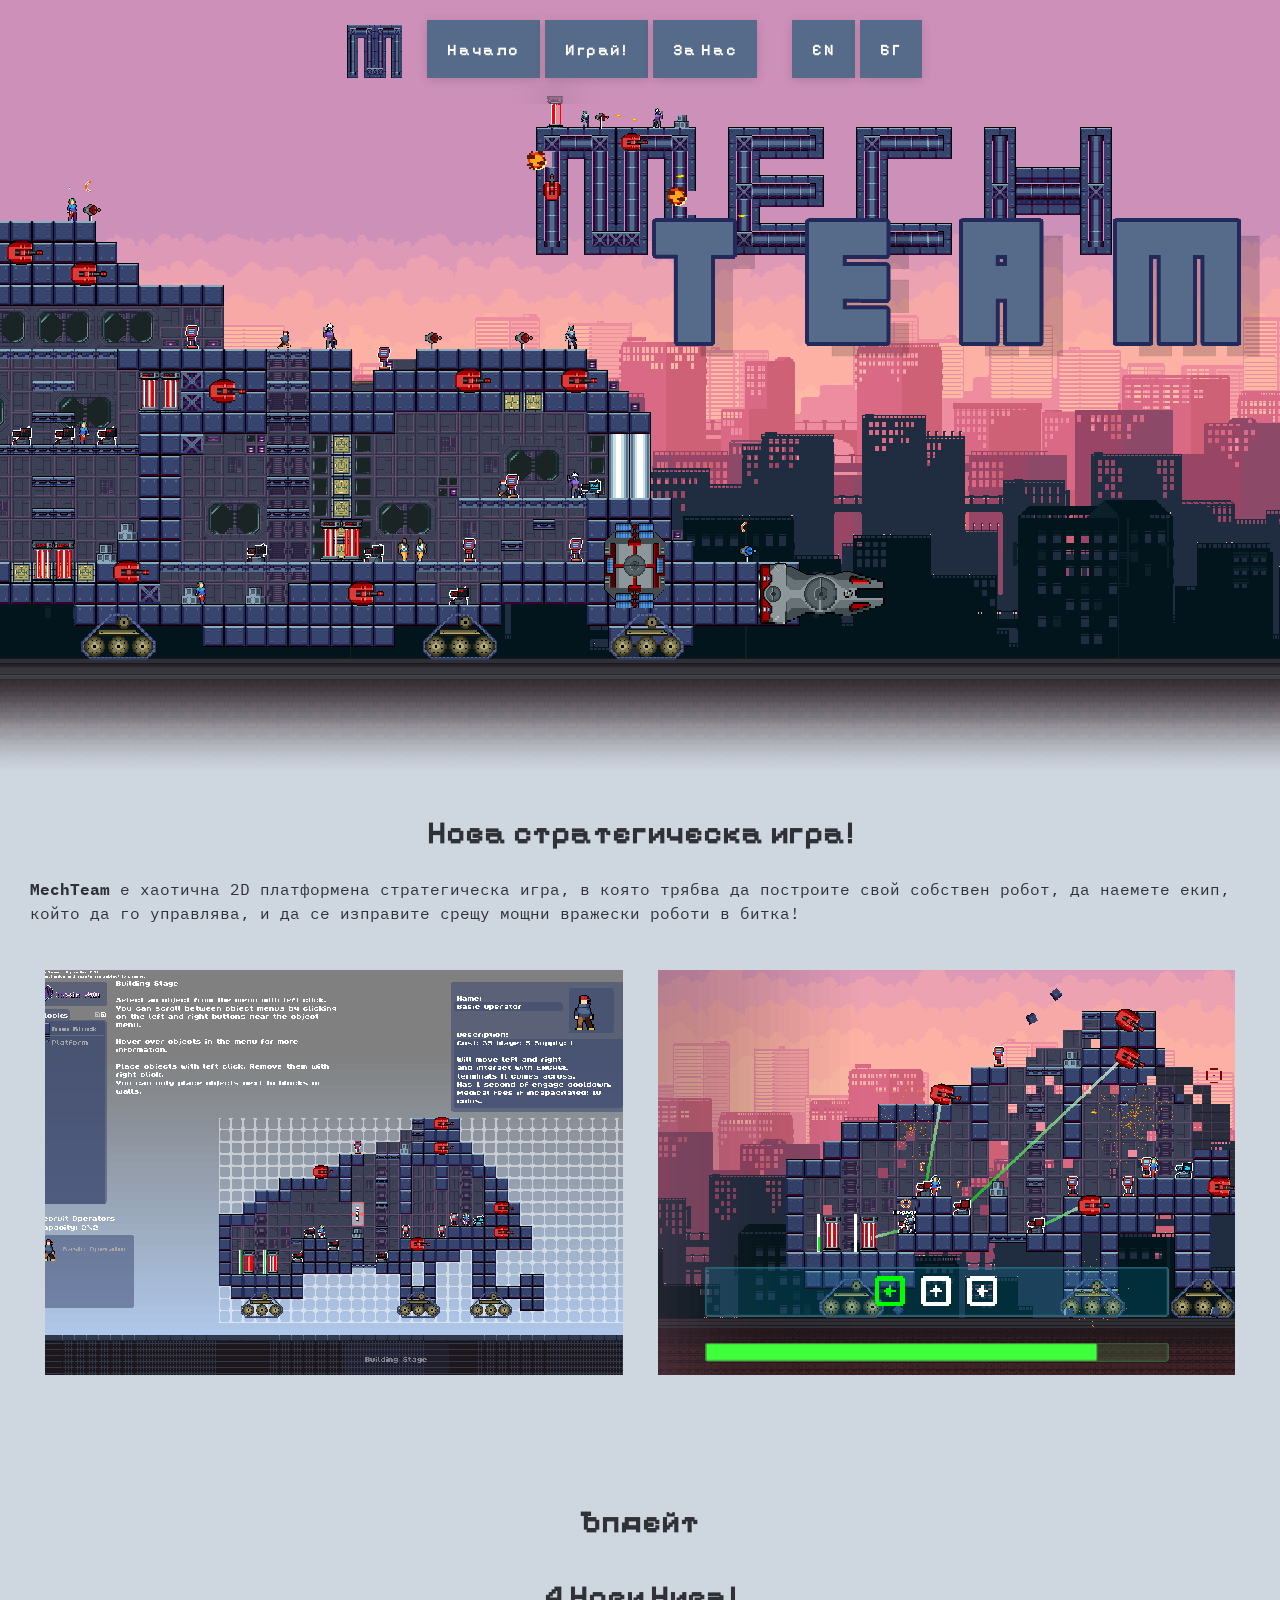
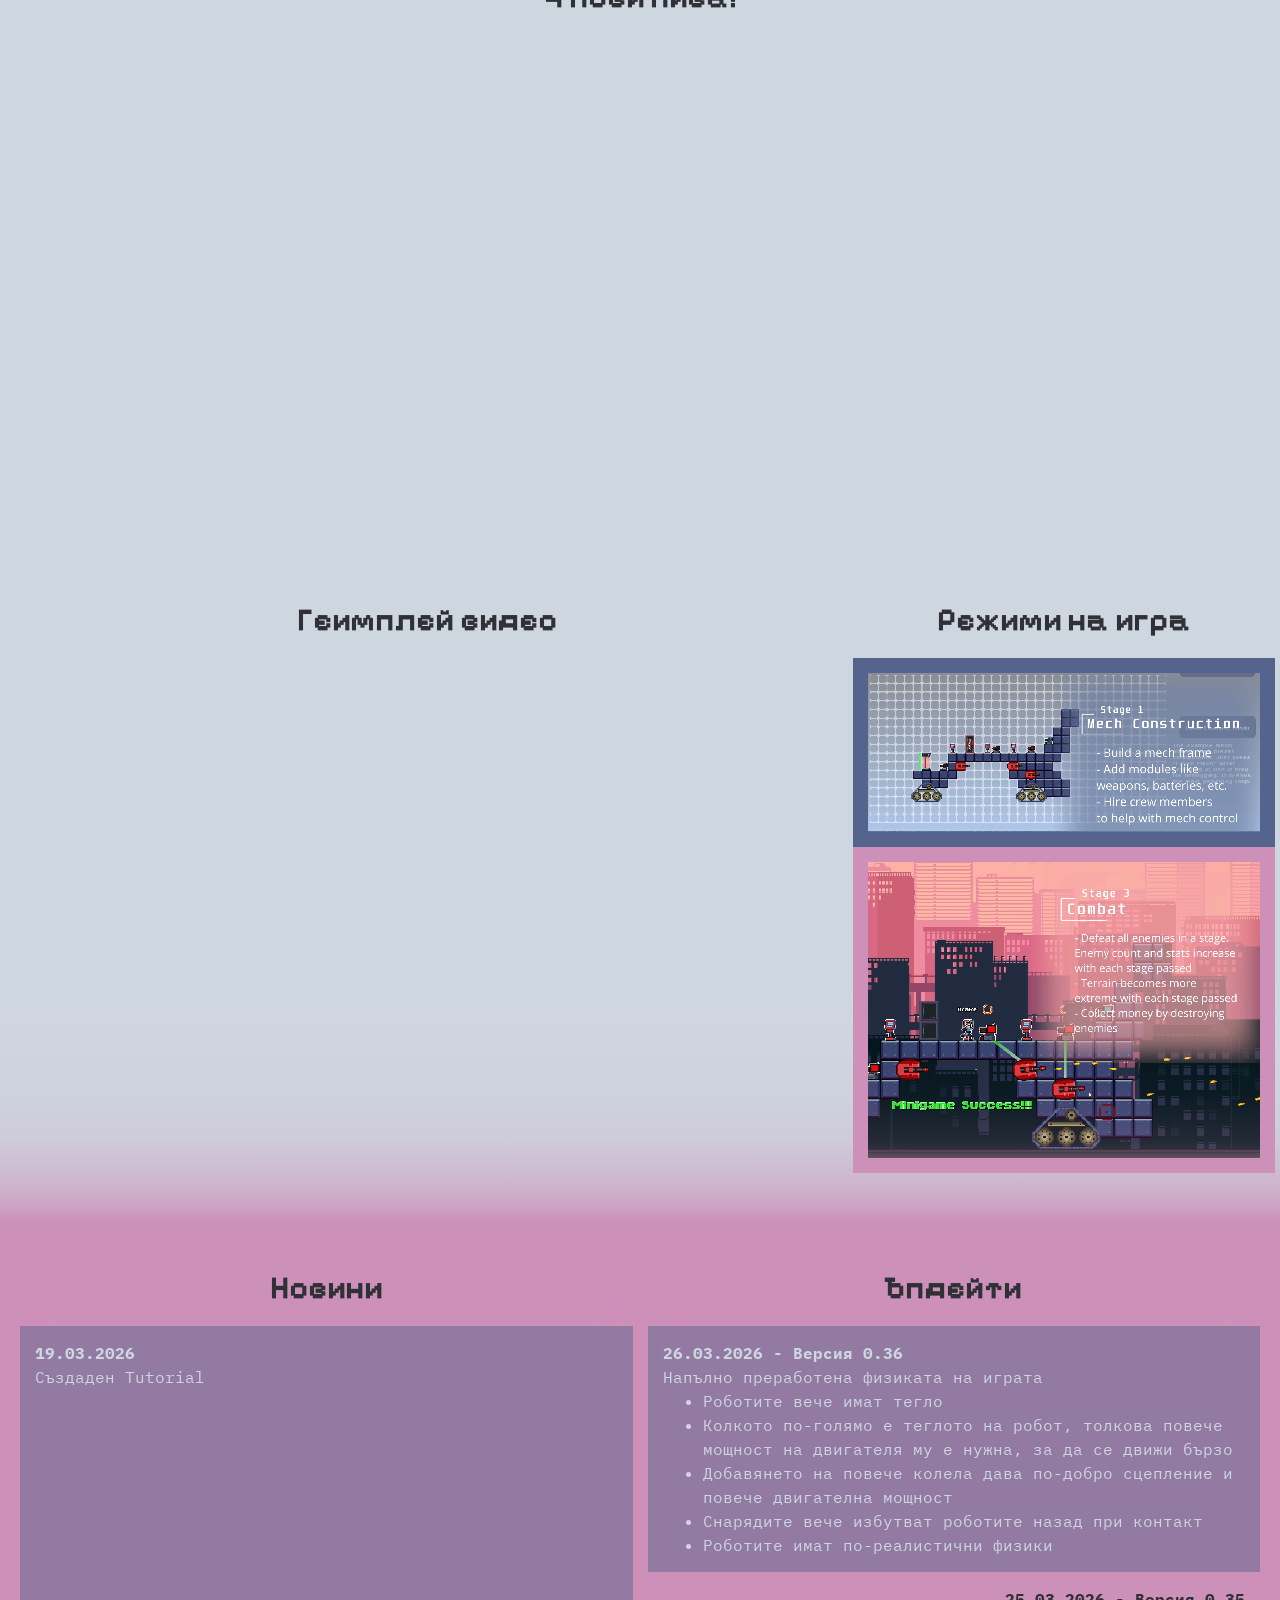
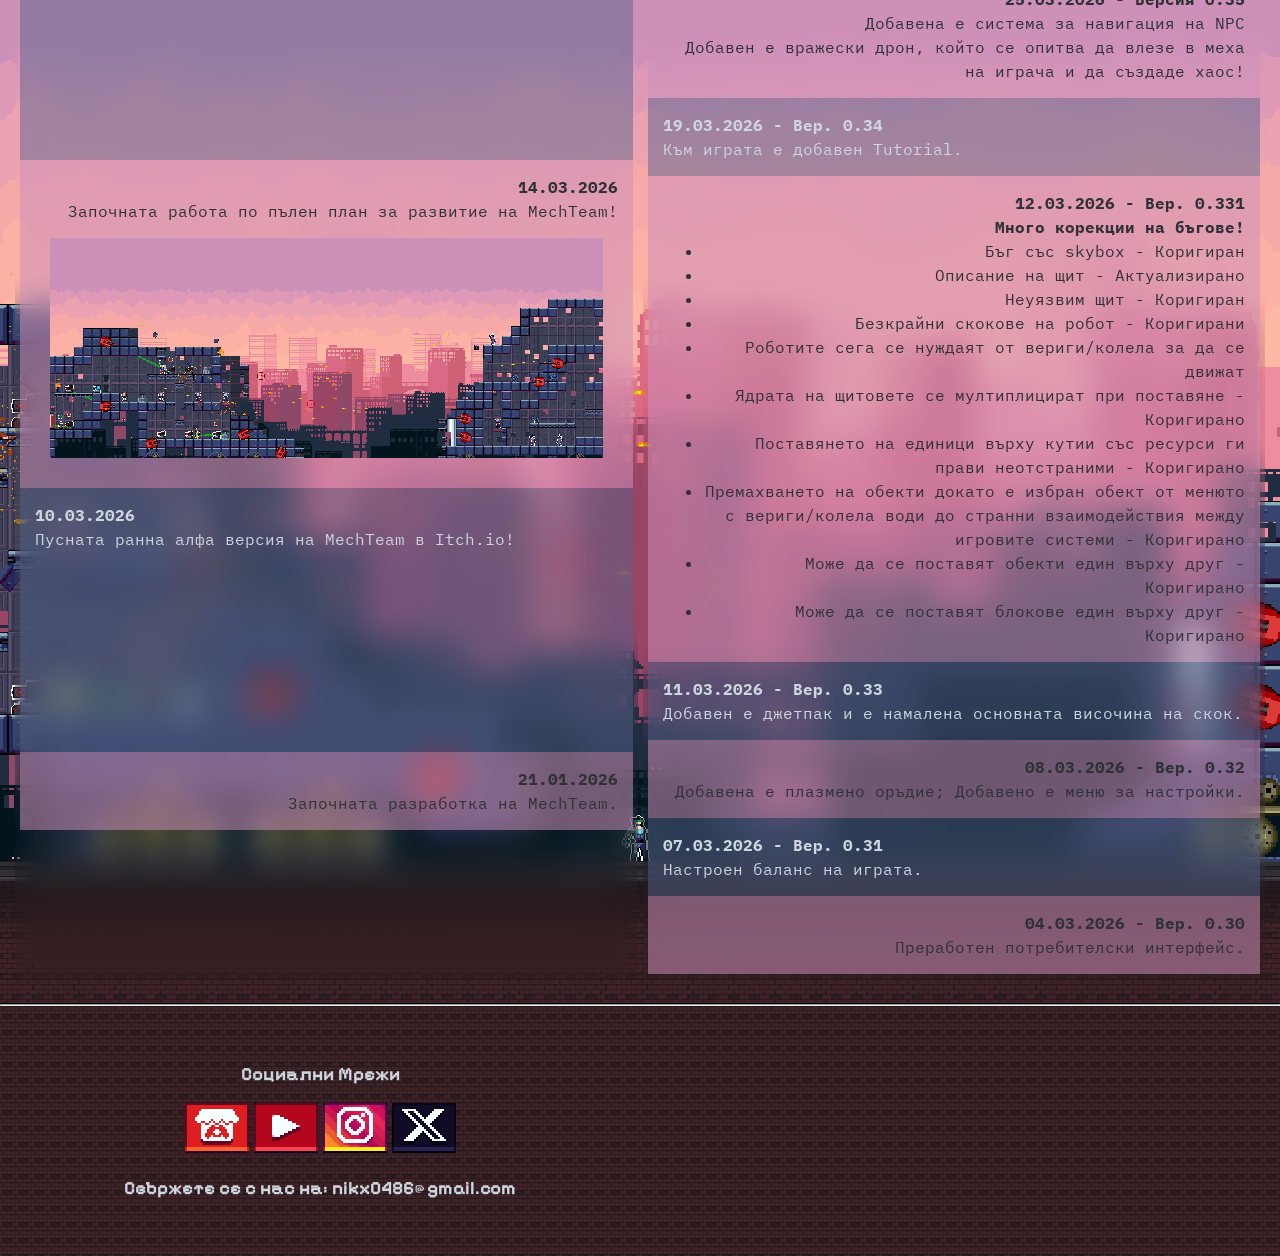
==== bg/index.html @ 80350eac "Added mobile website compatability; Updated news/updates sections; Added new features section to mai" ====
<!DOCTYPE html>
<html lang="bg">

<head>
    <meta charset="UTF-8">
    <meta name="viewport" content="width=device-width, initial-scale=1.0">
    <title>MechTeam</title>
    <!-- Favicon path updated relative to /en folder -->
    <link rel="icon" type="image/x-icon" href="../assets/media/img/logo.png">

    <!-- CSS paths updated relative to /en folder -->
    <link rel="stylesheet" href="../assets/css/styles.css">
    <link rel="stylesheet" href="../assets/css/reset.css">
    <link rel="stylesheet" href="../assets/css/buttons.css">
    <link rel="stylesheet" href="../assets/css/mobile.css">

    <!-- Fonts (preload paths unchanged if they are in root or CDN) -->
    <link rel="preload" href="ByteBounce.woff2" as="font" type="font/woff2" crossorigin>
    <link rel="preload" href="04b19.woff2" as="font" type="font/woff2" crossorigin>
</head>

<body> 

    <header class="column-container centered-container absolute frost-backdrop">
        <img src="../assets/media/img/logo.png" alt="Лого на MechTeam" width="64" height="64">

        <nav class="column-container">
            <a href="index.html"><button class="ui-btn"><span>Начало</span></button></a>
            <a href="play.html"><button class="ui-btn"><span>Играй!</span></button></a>
            <a href="about.html"><button class="ui-btn"><span>За Нас</span></button></a>
        </nav>

        <nav class="column-container">
            <a href="../en/index.html"><button class="ui-btn"><span>EN</span></button></a>
            <a href="../bg/index.html"><button class="ui-btn"><span>БГ</span></button></a>
        </nav>
    </header>

    <main>

        <div class="banner centered-container">
            <img src="../assets/media/img/splash-grad2.png" alt="Снимка на MechTeam">
        </div>

        <section>
            <h2>Нова стратегическа игра!</h2>
            <article>
                <p>
                    <b>MechTeam</b> е хаотична 2D платформена стратегическа игра, в която трябва да построите свой собствен робот, да наемете екип, който да го управлява, и да се изправите срещу мощни вражески роботи в битка!
                </p>
            </article>

            <div class="vertical-split-container">
                <div class="left-side image-container">
                    <img class="showcase-element centered-container" src="../assets/media/img/gameplay/build.png" alt="Геймплей изображение показващо конструиране на робот">
                </div>
                <div class="right-side image-container">
                    <img class="showcase-element centered-container" src="../assets/media/img/gameplay/minigames.png" alt="Геймплей изображение показващо бой с робот">
                </div>
            </div>
        </section>

        <section>
            <h2> Ъпдейт </h2>
            <h2> 4 Нови Нива!</h2>
            <video class="responsive-iframe background-image" src="../assets/media/video/stage_showcase.mp4" autoplay loop muted></video>
        </section>

        <div class="vertical-split-container flow-to-pink">

            <section class="left-side-large iframe-container">
                <h2>Геимплей видео</h2>
                <iframe class="responsive-iframe" src="https://www.youtube.com/embed/sMDKtp9KYLs?si=8BusG1XSGotZor-k" title="YouTube видео плейър" frameborder="0" allow="accelerometer; autoplay; clipboard-write; encrypted-media; gyroscope; picture-in-picture; web-share" referrerpolicy="strict-origin-when-cross-origin" allowfullscreen></iframe>
            </section>

            <section class="right-side-small">
                <h2>Режими на игра</h2>

                <article class="alt-row-1">
                    <div class="image-container">
                        <img src="../assets/media/img/MechConstruction.PNG" alt="Изображение на конструиране на робот">
                    </div>
                </article>

                <article class="alt-row-2">
                    <div class="image-container">
                        <img src="../assets/media/img/Combat.png" alt="Изображение на бой с робот">
                    </div>
                </article>

            </section>

        </div>

        <div class="column-container">

            <img class="background-image" src="../assets/media/img/example.png">

            <section class="left-side frost-backdrop">
                <h2>Новини</h2>
                <article class="alt-row-1-t news-container">
                    <b>19.03.2026</b><br> Създаден Tutorial
                    <iframe class="responsive-iframe" src="https://www.youtube.com/embed/jV7Pz03ZH_Q?si=rpfAH9zcprZWlPLn" title="YouTube video player" frameborder="0" allow="accelerometer; autoplay; clipboard-write; encrypted-media; gyroscope; picture-in-picture; web-share" referrerpolicy="strict-origin-when-cross-origin" style="max-height: 350px;"allowfullscreen></iframe>
                </article>
                <article class="alt-row-2-t news-container">
                    <b>14.03.2026</b><br> Започната работа по пълен план за развитие на MechTeam!
                    <img class="news-element" src="../assets/media/img/example.png" alt="Изображение показващо WIP roadmap за MechTeam">
                </article>
                <article class="alt-row-1-t news-container">
                    <b>10.03.2026</b><br> Пусната ранна алфа версия на MechTeam в Itch.io! 
                    <iframe class="news-element" frameborder="0" src="https://itch.io/embed/4292454?bg_color=CED6E0&amp;fg_color=232A3F&amp;link_color=566988&amp;border_color=4d5469"></iframe>
                </article>
                <article class="alt-row-2-t news-container">
                    <b>21.01.2026</b><br> Започната разработка на MechTeam.
                </article>
            </section>

            <section class="right-side frost-backdrop">
                <h2>Ъпдейти</h2>
                <article class="alt-row-1-t news-container">
                <b>26.03.2026 - Версия 0.36</b>
                <br>Напълно преработена физиката на играта
                    <ul>
                        <li>Роботите вече имат тегло</li>
                        <li>Колкото по-голямо е теглото на робот, толкова повече мощност на двигателя му е нужна, за да се движи бързо</li>
                        <li>Добавянето на повече колела дава по-добро сцепление и повече двигателна мощност</li>
                        <li>Снарядите вече избутват роботите назад при контакт</li>
                        <li>Роботите имат по-реалистични физики</li>
                    </ul>
                </article>
                <article class="alt-row-2-t news-container">
                <b>25.03.2026 - Версия 0.35</b>
                <br>Добавена е система за навигация на NPC
                <br>Добавен е вражески дрон, който се опитва да влезе в меха на играча и да създаде хаос!
                </article>
                <article class="alt-row-1-t news-container">
                    <b>19.03.2026 - Вер. 0.34</b>
                    <br>Към играта е добавен Tutorial.
                </article>
                <article class="alt-row-2-t news-container">
                    <b>12.03.2026 - Вер. 0.331</b>
                    <br><b>Много корекции на бъгове!</b>
                    <br>
                    <ul>
                        <li>Бъг със skybox - Коригиран</li>
                        <li>Описание на щит - Актуализирано</li>
                        <li>Неуязвим щит - Коригиран</li>
                        <li>Безкрайни скокове на робот - Коригирани</li>
                        <li>Роботите сега се нуждаят от вериги/колела за да се движат</li>
                        <li>Ядрата на щитовете се мултиплицират при поставяне - Коригирано</li>
                        <li>Поставянето на единици върху кутии със ресурси ги прави неотстраними - Коригирано</li>
                        <li>Премахването на обекти докато е избран обект от менюто с вериги/колела води до странни взаимодействия между игровите системи - Коригирано</li>
                        <li>Може да се поставят обекти един върху друг - Коригирано</li>
                        <li>Може да се поставят блокове един върху друг - Коригирано</li>
                    </ul>
                </article>
                <article class="alt-row-1-t news-container">
                    <b>11.03.2026 - Вер. 0.33</b>
                    <br>Добавен е джетпак и е намалена основната височина на скок.
                </article>
                <article class="alt-row-2-t news-container">
                    <b>08.03.2026 - Вер. 0.32</b>
                    <br>Добавена е плазмено оръдие; Добавено е меню за настройки.
                </article>
                <article class="alt-row-1-t news-container">
                    <b>07.03.2026 - Вер. 0.31</b>
                    <br>Настроен баланс на играта.
                </article>
                <article class="alt-row-2-t news-container">
                    <b>04.03.2026 - Вер. 0.30</b>
                    <br>Преработен потребителски интерфейс.
                </article>
            </section>
        </div>

    </main>

    <hr>

    <footer>

        <div class="vertical-center" id="left-footer">
            
            <h3>Социални Мрежи</h3>

            <div class="column-container">

                <a href="https://nikx04.itch.io/"><img class="icon" src="../assets/media/img/icons/social/IconPressed17.png"></a>
                <a href="https://www.youtube.com/@NikXF"><img class="icon" src="../assets/media/img/icons/social/IconPressed1.png"></a>
                <a href="https://www.instagram.com/nikx0486/"><img class="icon" src="../assets/media/img/icons/social/IconPressed8.png"></a>
                <a href="https://x.com/nikx0486"><img class="icon" src="../assets/media/img/icons/social/IconPressed2.png"></a>
            
            </div>
        
            <h3 style="padding-top: 25px;">Свържете се с нас на: nikx0486@gmail.com</h3>

        </div>

        <div id="right-footer">

            <div class="column-container">
                
                <iframe src="https://www.youtube.com/embed/vbVwtT4sLDY" width="135" height="240" title="YouTube video player" frameborder="0" allow="accelerometer; autoplay; clipboard-write; encrypted-media; gyroscope; picture-in-picture; web-share" referrerpolicy="strict-origin-when-cross-origin" style="max-height: 350px;"allowfullscreen></iframe>
                <iframe src="https://www.youtube.com/embed/Gza9dCTXx2k" width="135" height="240" title="YouTube video player" frameborder="0" allow="accelerometer; autoplay; clipboard-write; encrypted-media; gyroscope; picture-in-picture; web-share" referrerpolicy="strict-origin-when-cross-origin" style="max-height: 350px;"allowfullscreen></iframe>
                <iframe src="https://www.youtube.com/embed/YSfSYRei2I0" width="135" height="240" title="YouTube video player" frameborder="0" allow="accelerometer; autoplay; clipboard-write; encrypted-media; gyroscope; picture-in-picture; web-share" referrerpolicy="strict-origin-when-cross-origin" style="max-height: 350px;"allowfullscreen></iframe>

            </div>
            
        </div>

    </footer>

</body>

</html>
---- assets/css/styles.css ----
@import url('https://fonts.googleapis.com/css2?family=IBM+Plex+Mono:ital,wght@0,100;0,200;0,300;0,400;0,500;0,600;0,700;1,100;1,200;1,300;1,400;1,500;1,600;1,700&display=swap');
@import url('https://fonts.googleapis.com/css2?family=Pixelify+Sans:wght@400..700&display=swap');

* {
    margin: 0px;
}

.absolute {
    position: fixed !important;
    top: 0px;
    background-color: rgba(188, 132, 169, 0);
    z-index: 5;
}

.frost-backdrop {
    backdrop-filter: blur(16px);
}

.flow-to-pink::after {
    content: "";
    position: absolute;
    inset: 0;
    background: linear-gradient(
        to bottom,
        rgba(255,255,255,0) 0%, 95%,   /* transparent at top */
        #CD90B9 100%               /* pink at bottom */
    );
    pointer-events: none; /* allow clicks through */
}

.semi-transparent {
    opacity: 0.5
}

.ground-backdrop {
    background-image: url("../../assets/media/img/bgtiles/groundtile.png");
    background-repeat: repeat;
}

.ground-backdrop h2 {
    color: #ced6e0;
}

html, body {
    max-width: 100%;
    overflow-x: hidden;
}

header {
    padding-top: 20px;
    padding-bottom: 20px;
}

footer {
    position: relative;
    display: flex;
    width: 100%;

    background-image: url("../../assets/media/img/bgtiles/groundtile.png");
    background-repeat: repeat;
    color: #ced6e0;
}

.left {
    float: left
}

.right {
    float: right
}

.banner {
    margin-top: 50px;
}

.banner ~ * {
    padding: 25px;
}

body {
    background-color: #CD90B9;
    color: #2F3137;
    font-family: IBM Plex Mono;
}

header ~ * {
    background-color: #ced6e0;
}

h2 {
    font-size: xx-large;
}

h1, h2 {
    padding: 20px;
    font-family: Pixelify Sans;
    text-align: center;
}

h3, h4 {
    padding: 5px;
    font-family: Pixelify Sans;
    text-align: center;
}

p {
    padding: 5px;
    padding-bottom: 25px;
}

.vertical-split-container {
    position: relative;
    display: flex;
    width: 100%;
    padding: 5px;
    padding-bottom: 45px;
    align-items: stretch;
    gap: 5px;
}

.feed {
    position: relative;
    flex: 1;
    padding-left: 10vw;
    padding-right: 10vw;
}

.left-side,
.right-side {
    position: relative;
    flex: 1;
    padding: 5px;
}

.left-side-large {
    position: relative;
    flex: 2;
}

.right-side-small {
    position: relative;
    flex: 1;
}

.image-container {
    position: relative;
    padding: 15px;
    text-align: center;
    z-index: 0;
}

.showcase-element {
    position: relative;
    height: 45vh;
    object-fit: cover;
}

.image-caption {
    position: absolute;
    bottom: 8px;
    left: 25%;
    color: gray;
    z-index: 1;
}

.background-image {
    position: absolute;
    inset: 0;
    width: 100%;
    height: 100%;
    object-fit: cover;
    z-index: 0;
}

.centered-container {
    position: relative;
    width: 100%;
}

.column-container {
    position: relative;
    display: flex;
    flex-direction: row;
    justify-content: center;
    text-align: center;
    align-items: stretch;
    padding-left: 15px;
    padding-right: 15px;
    gap: 5px;
}

.single-column {
    width: 65%;
    margin: auto;
}

.responsive-iframe {
    position: relative;
    width: 100%;
    height: 40vw;
}

.alt-row-1 {
    position: relative;
    background-color: #55648C;
    color: #CED6E0;
    text-align: left;
}

.alt-row-2 {
    position: relative;
    background-color: #CD90B9;
    text-align: right;
}

.alt-row-1-t {
    position: relative;
    background-color: #55648c7c;
    color: #CED6E0;
    text-align: left;
}

.alt-row-2-t {
    position: relative;
    background-color: #cd90b988;
    text-align: right;
}

.news-container {
    position: relative;
    padding: 15px;
}

.news-element {
    position: relative;
    width: 100%;
    padding: 15px;
    height: auto;
    max-height: 250px;
    object-fit: cover;
}

/* All images and screenshots are pixelated, remove AA. */
img {
    image-rendering: pixelated;
    image-rendering: crisp-edges;
}

.icon {
    image-rendering: pixelated;
    image-rendering: crisp-edges;
    width: 64px;
    height: 64px;
}

#left-footer {
    display: flex;
    flex-direction: column;
    justify-content: center;  
    position: relative;
    flex: 1;
    padding: 5px;
}

#right-footer {
    position: relative;
    flex: 1;
    padding: 5px;
}
---- assets/css/buttons.css ----
/* From Uiverse.io by faxriddin20 */ 
.ui-btn {
  --btn-default-bg: #566a89;
  --btn-padding: 15px 20px;
  --btn-hover-bg: #2e2e35;
  --btn-transition: 0.3s;
  --btn-letter-spacing: 0.1rem;
  --btn-animation-duration: 1.2s;
  --btn-shadow-color: rgba(0, 0, 0, 0.137);
  --btn-shadow: 0 2px 10px 0 var(--btn-shadow-color);
  --hover-btn-color: #cd90b9;
  --default-btn-color: #fff;
  --font-size: 16px;
  /* 👆 this field should not be empty */
  --font-weight: 600;
  --font-family: Pixelify Sans;
  /* 👆 this field should not be empty */
}

/* button settings 👆 */

.ui-btn {
  box-sizing: border-box;
  height: 58px;
  padding: var(--btn-padding);
  display: flex;
  align-items: center;
  justify-content: center;
  color: var(--default-btn-color);
  font: var(--font-weight) var(--font-size) var(--font-family);
  background: var(--btn-default-bg);
  border: none;
  cursor: pointer;
  transition: var(--btn-transition);
  overflow: hidden;
  box-shadow: var(--btn-shadow);
  text-wrap: nowrap;
}

.ui-btn span {
  letter-spacing: var(--btn-letter-spacing);
  transition: var(--btn-transition);
  box-sizing: border-box;
  position: relative;
  background: inherit;
}

.ui-btn span::before {
  box-sizing: border-box;
  position: absolute;
  content: "";
  background: inherit;
}

.ui-btn:hover,
.ui-btn:focus {
  background: var(--btn-hover-bg);
}

.ui-btn:hover span,
.ui-btn:focus span {
  color: var(--hover-btn-color);
}

.ui-btn:hover span::before,
.ui-btn:focus span::before {
  animation: chitchat linear both var(--btn-animation-duration);
}

@keyframes chitchat {
  0% {
    content: "#";
  }

  5% {
    content: ".";
  }

  10% {
    content: "^{";
  }

  15% {
    content: "-!";
  }

  20% {
    content: "#$_";
  }

  25% {
    content: "№:0";
  }

  30% {
    content: "#{+.";}35%{content: "@}-?";
  }

  40% {
    content: "?{4@%";
  }

  45% {
    content: "=.,^!";
  }

  50% {
    content: "?2@%";
  }

  55% {
    content: "\;1}]";
  }

  60% {
    content: "?{%:%";
    right: 0;
  }

  65% {
    content: "|{f[4";
    right: 0;
  }

  70% {
    content: "{4%0%";
    right: 0;
  }

  75% {
    content: "'1_0<";
    right: 0;
  }

  80% {
    content: "{0%";
    right: 0;
  }

  85% {
    content: "]>'";
    right: 0;
  }

  90% {
    content: "4";
    right: 0;
  }

  95% {
    content: "2";
    right: 0;
  }

  100% {
    content: "";
    right: 0;
  }
}
---- assets/css/mobile.css ----
.mobile-hide {
    display: inherit;
}
.mobile-block {
    display: flex;
}

@media (max-width: 768px) {
    .mobile-hide {
        display: none;
    }
    .mobile-block {
        display: block;
    }

    .single-column {
        width: 90%;
        margin: 0 auto;
    }
    .banner {
        margin-top: 100px;
    }
    .vertical-split-container {
        position: relative;
        display: block;
        width: 100%;
        padding: 5px;
        padding-bottom: 45px;
        align-items: stretch;
        gap: 5px;
    }



}
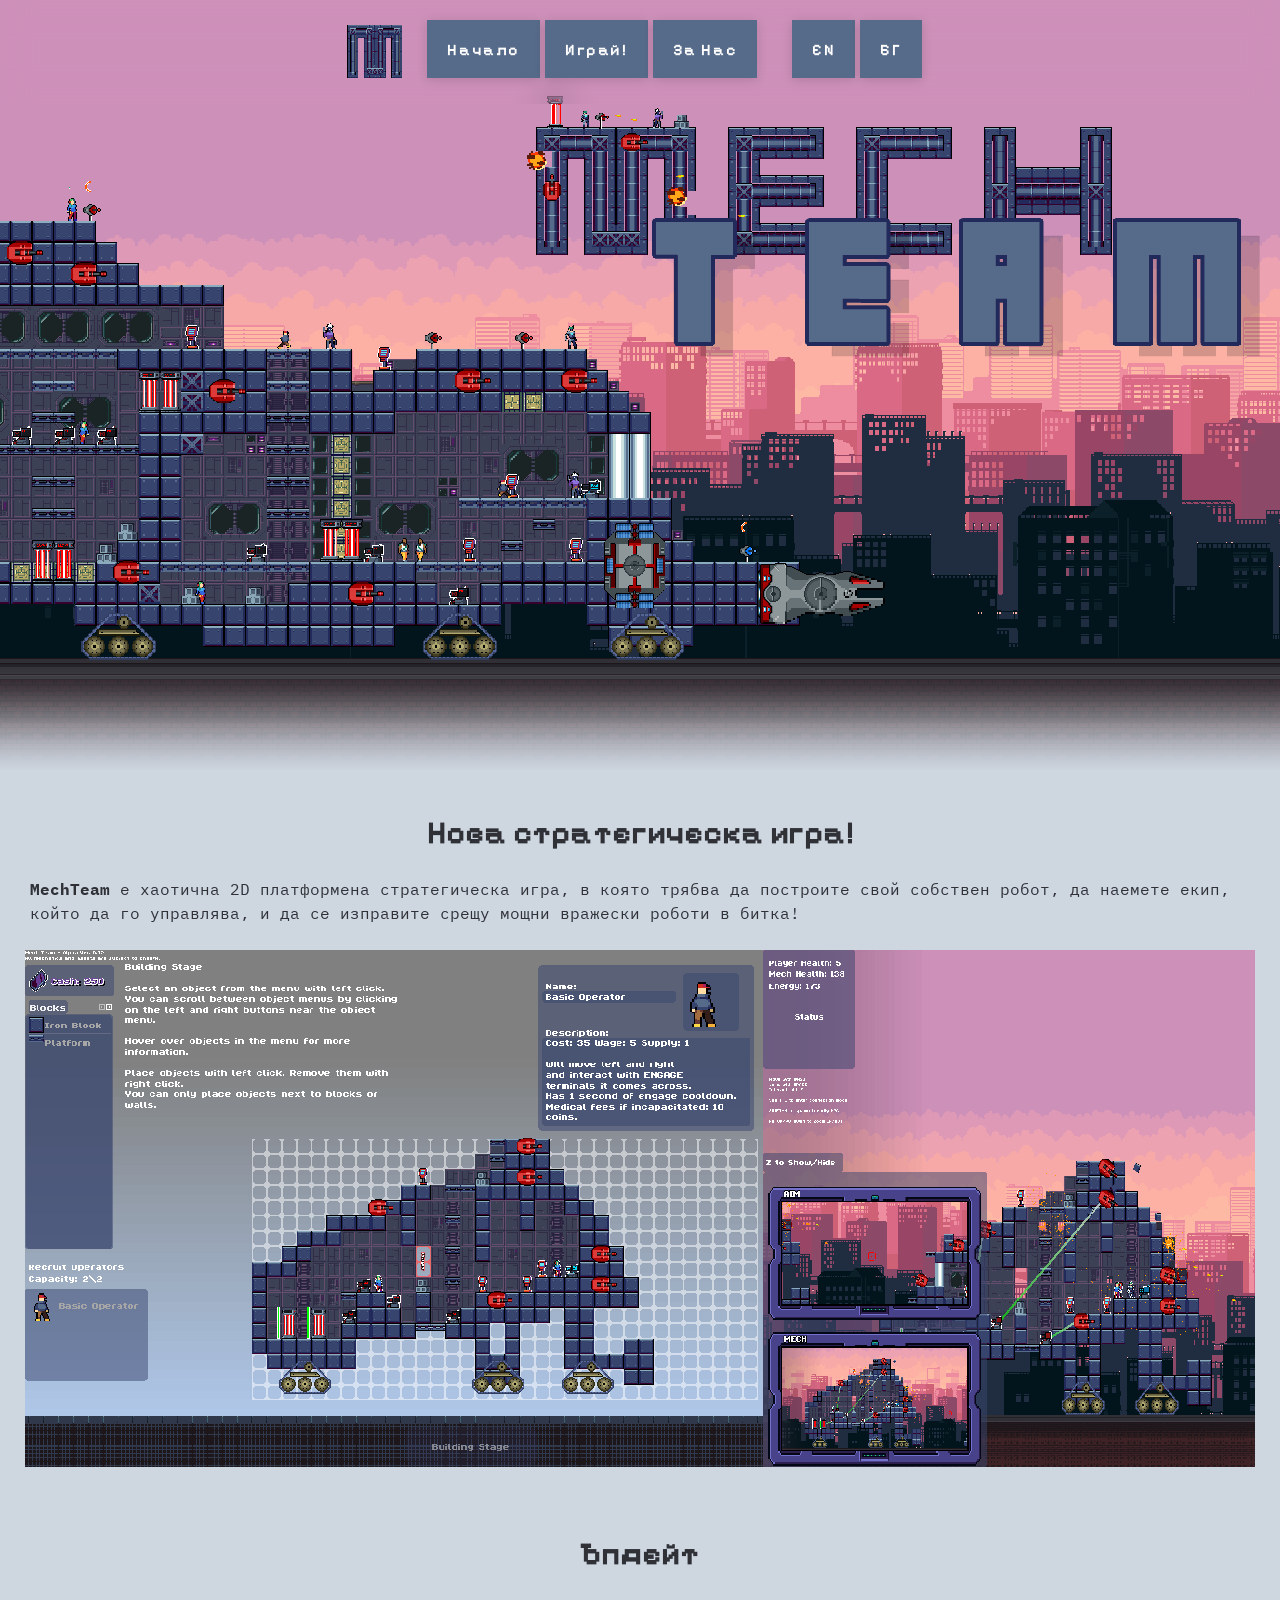
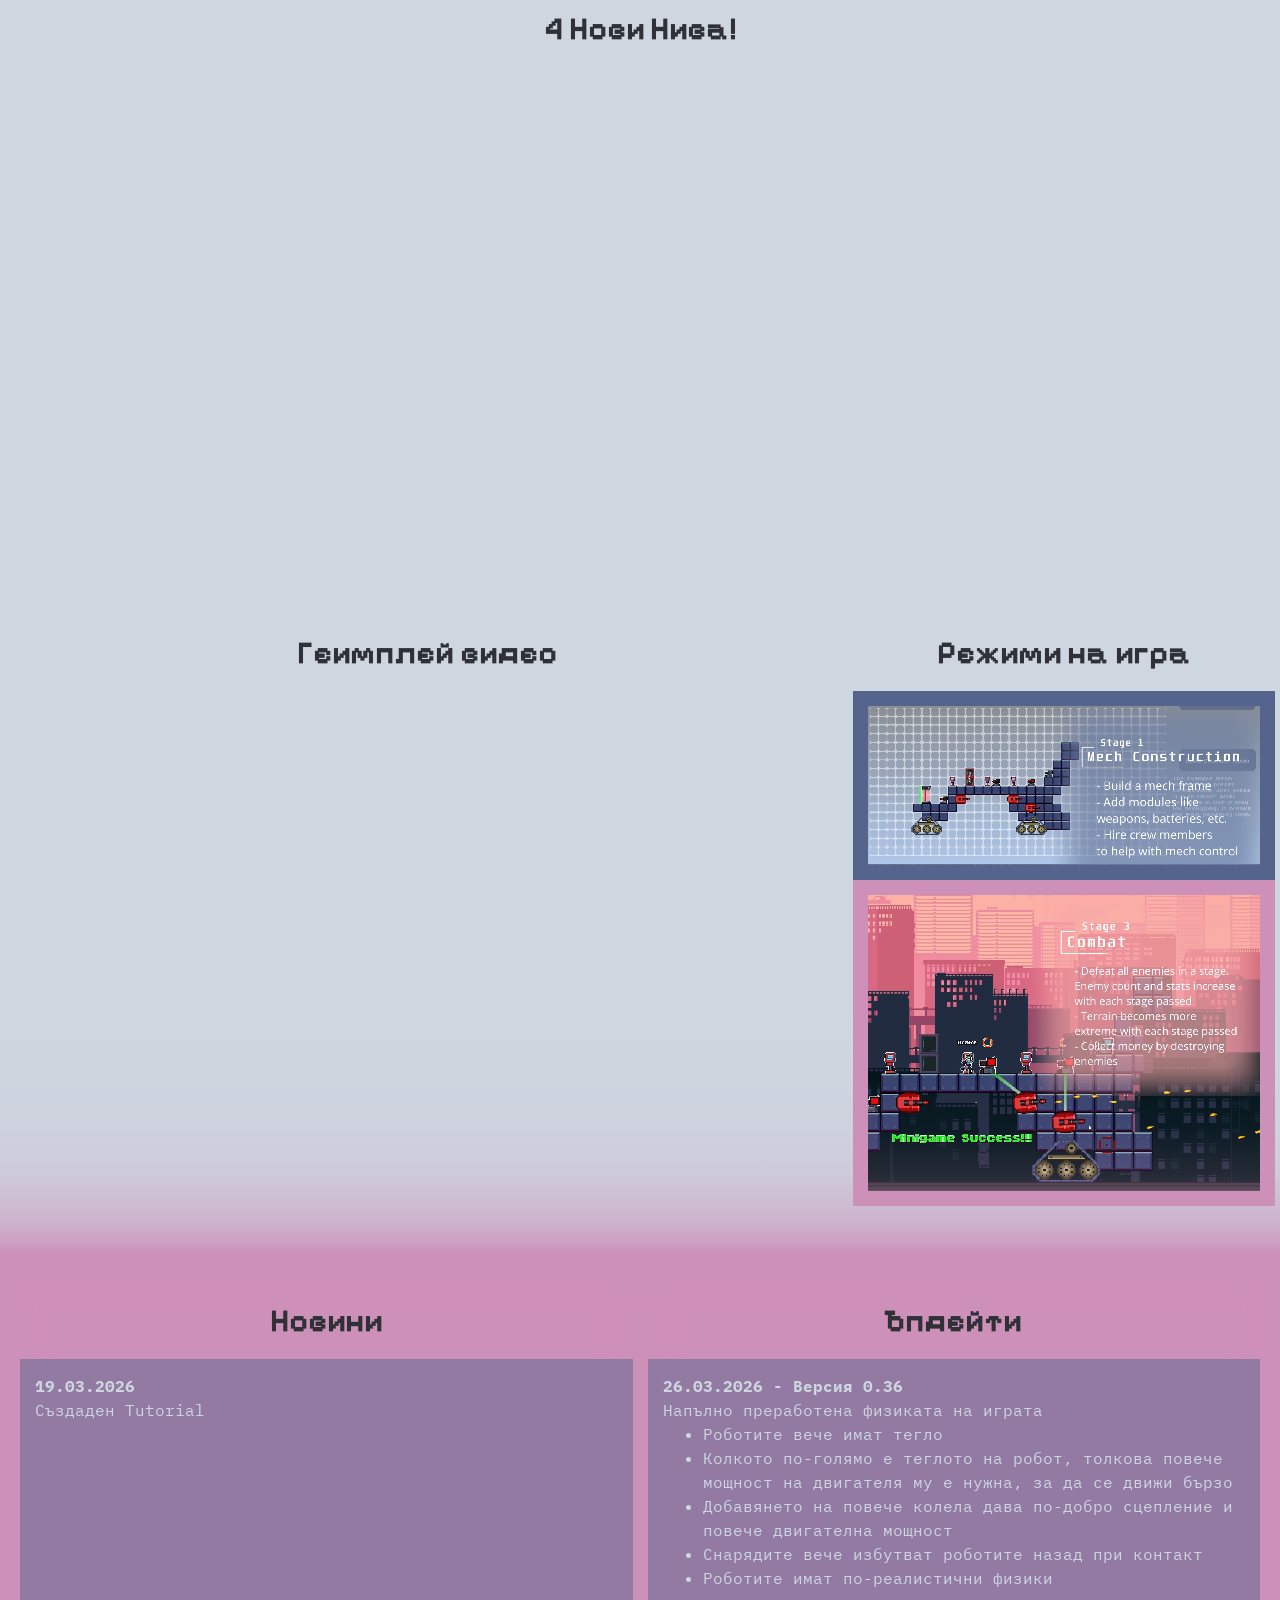
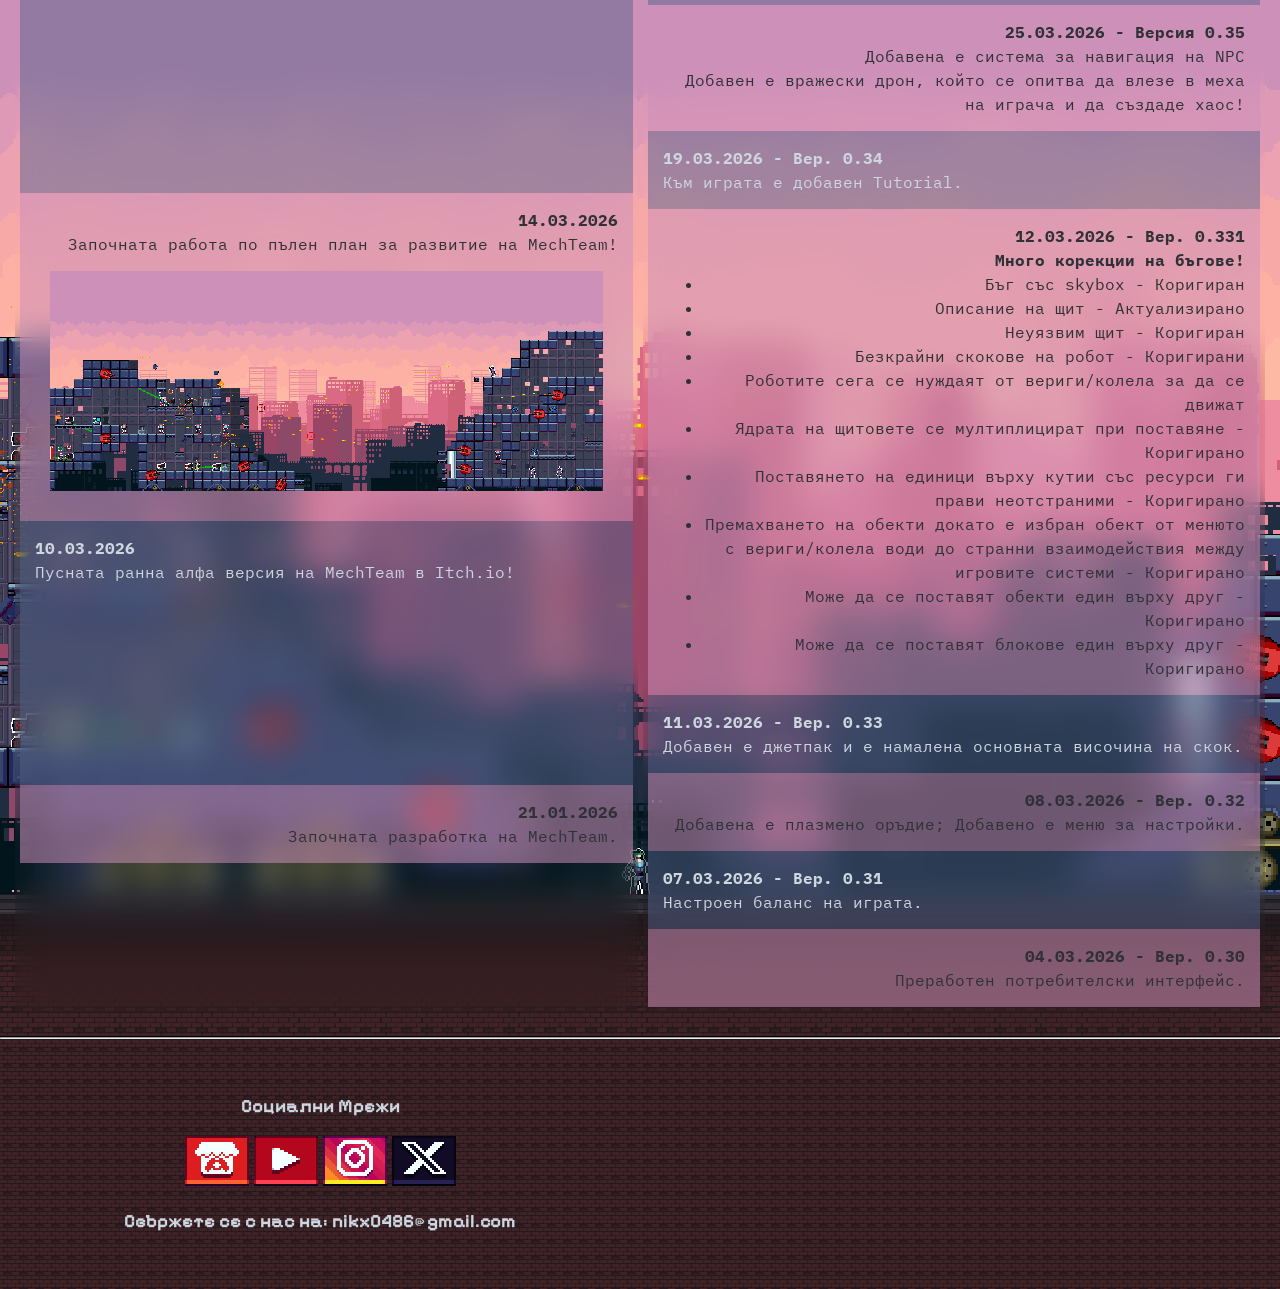
==== commit 01315c76: "Added a CSS gallery carousel to index page" ====
--- a/bg/index.html
+++ b/bg/index.html
@@ -5,14 +5,15 @@
     <meta charset="UTF-8">
     <meta name="viewport" content="width=device-width, initial-scale=1.0">
     <title>MechTeam</title>
-    <!-- Favicon path updated relative to /en folder -->
+    <!-- Favicon path updated relative to /bg folder -->
     <link rel="icon" type="image/x-icon" href="../assets/media/img/logo.png">
 
-    <!-- CSS paths updated relative to /en folder -->
+    <!-- CSS paths updated relative to /bg folder -->
     <link rel="stylesheet" href="../assets/css/styles.css">
     <link rel="stylesheet" href="../assets/css/reset.css">
     <link rel="stylesheet" href="../assets/css/buttons.css">
     <link rel="stylesheet" href="../assets/css/mobile.css">
+    <link rel="stylesheet" href="../assets/css/carousel.css">
 
     <!-- Fonts (preload paths unchanged if they are in root or CDN) -->
     <link rel="preload" href="ByteBounce.woff2" as="font" type="font/woff2" crossorigin>
@@ -50,14 +51,22 @@
                 </p>
             </article>
 
-            <div class="vertical-split-container">
-                <div class="left-side image-container">
-                    <img class="showcase-element centered-container" src="../assets/media/img/gameplay/build.png" alt="Геймплей изображение показващо конструиране на робот">
-                </div>
-                <div class="right-side image-container">
-                    <img class="showcase-element centered-container" src="../assets/media/img/gameplay/minigames.png" alt="Геймплей изображение показващо бой с робот">
+            <div class="carousel">
+                <div class="track">
+                    <!-- Original set of pictures -->
+                    <img src="../assets/media/img/gameplay/build.png" alt="Gameplay image showing mech construction">
+                    <img src="../assets/media/img/gameplay/fight.png" alt="Gameplay image showing mech combat">
+                    <img src="../assets/media/img/gameplay/minigames.png" alt="Gameplay image showing minigames">
+                    <img src="../assets/media/img/gameplay/rush.png" alt="Gameplay image showing the player abandoning mech to rush an enemy">
+
+                    <!-- Duplicate set for seamless loop -->
+                    <img src="../assets/media/img/gameplay/build.png" alt="Gameplay image showing mech construction">
+                    <img src="../assets/media/img/gameplay/fight.png" alt="Gameplay image showing mech combat">
+                    <img src="../assets/media/img/gameplay/minigames.png" alt="Gameplay image showing minigames">
+                    <img src="../assets/media/img/gameplay/rush.png" alt="Gameplay image showing the player abandoning mech to rush an enemy">
                 </div>
             </div>
+
         </section>
 
         <section>
--- a/assets/css/carousel.css
+++ b/assets/css/carousel.css
@@ -0,0 +1,25 @@
+.carousel {
+    overflow: hidden;
+    width: 100%;
+}
+
+.track {
+    display: flex;
+    width: calc(240%);
+    animation: scroll 30s linear infinite;
+}
+
+.track img {
+    width: 25%; /* 4 images → each takes 25% */
+    flex-shrink: 0;
+}
+
+/* Animation */
+@keyframes scroll {
+    0% {
+        transform: translateX(0);
+    }
+    100% {
+        transform: translateX(-100%);
+    }
+}
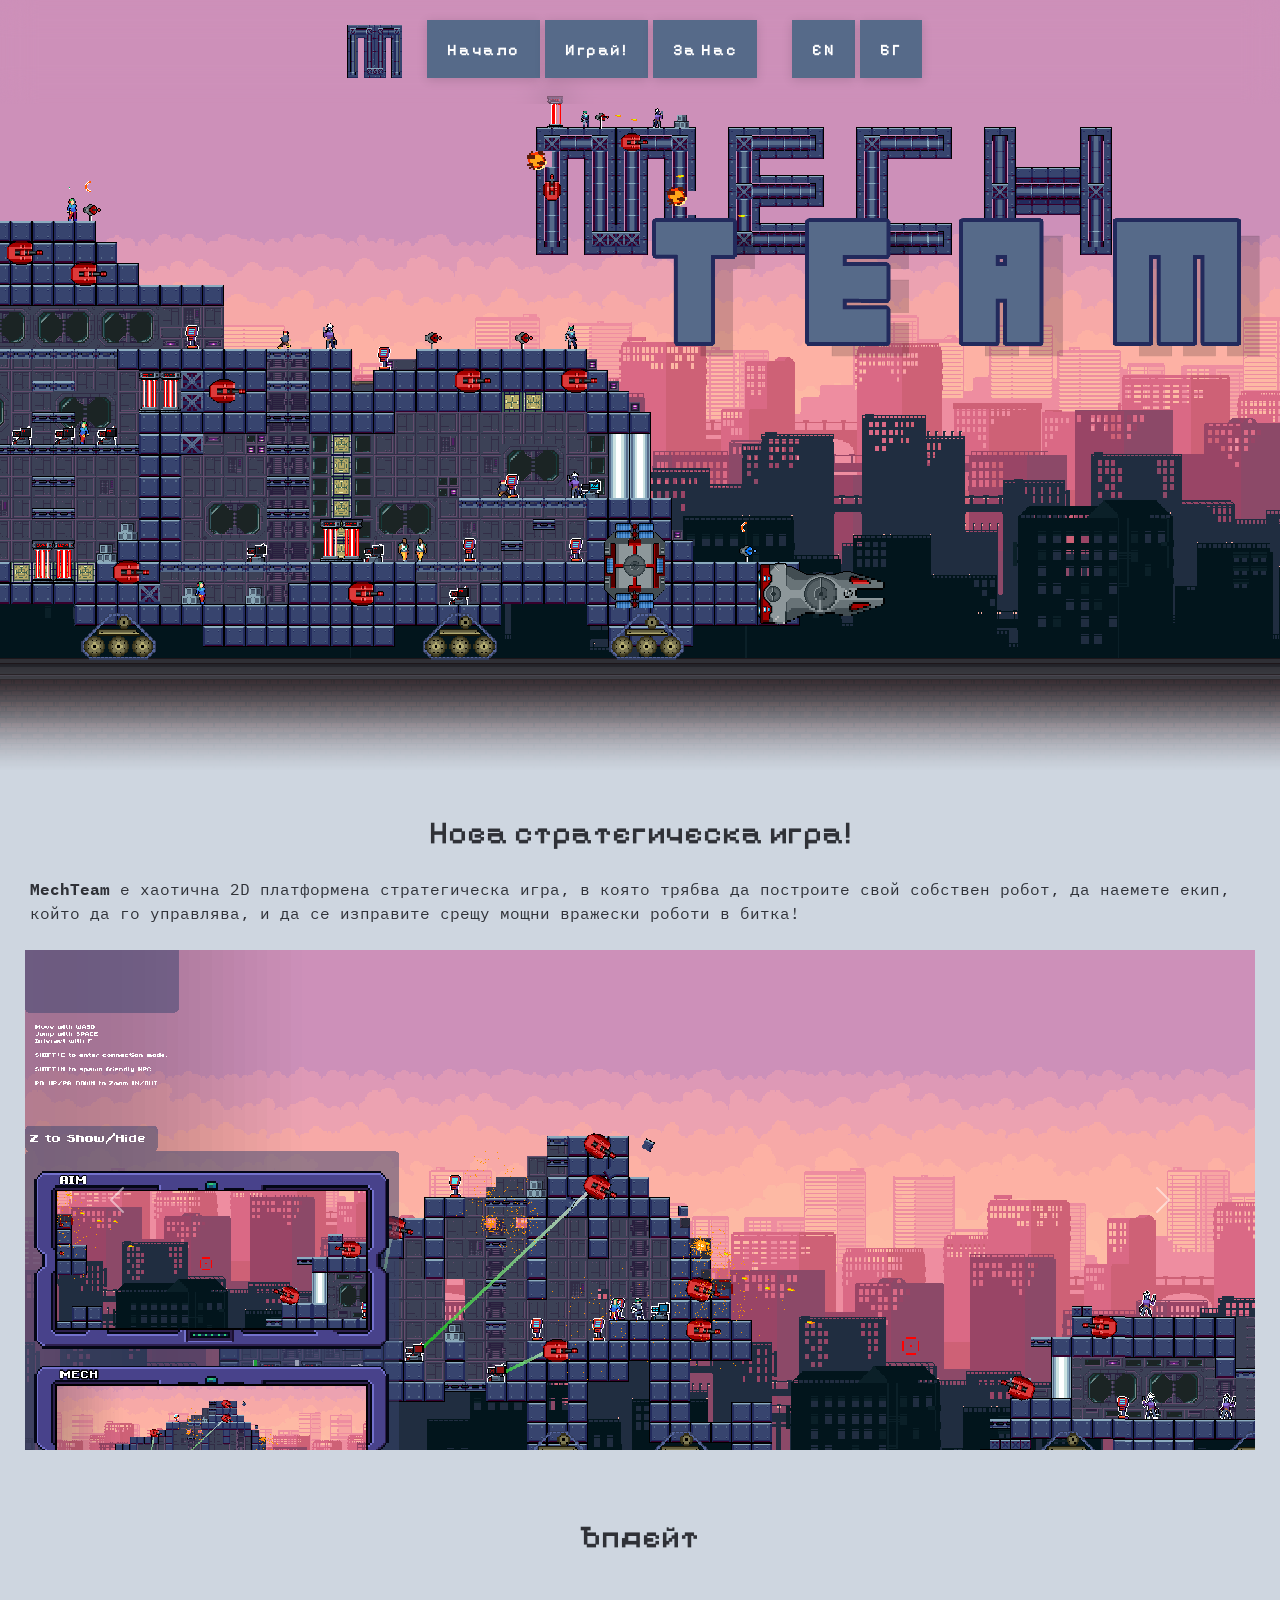
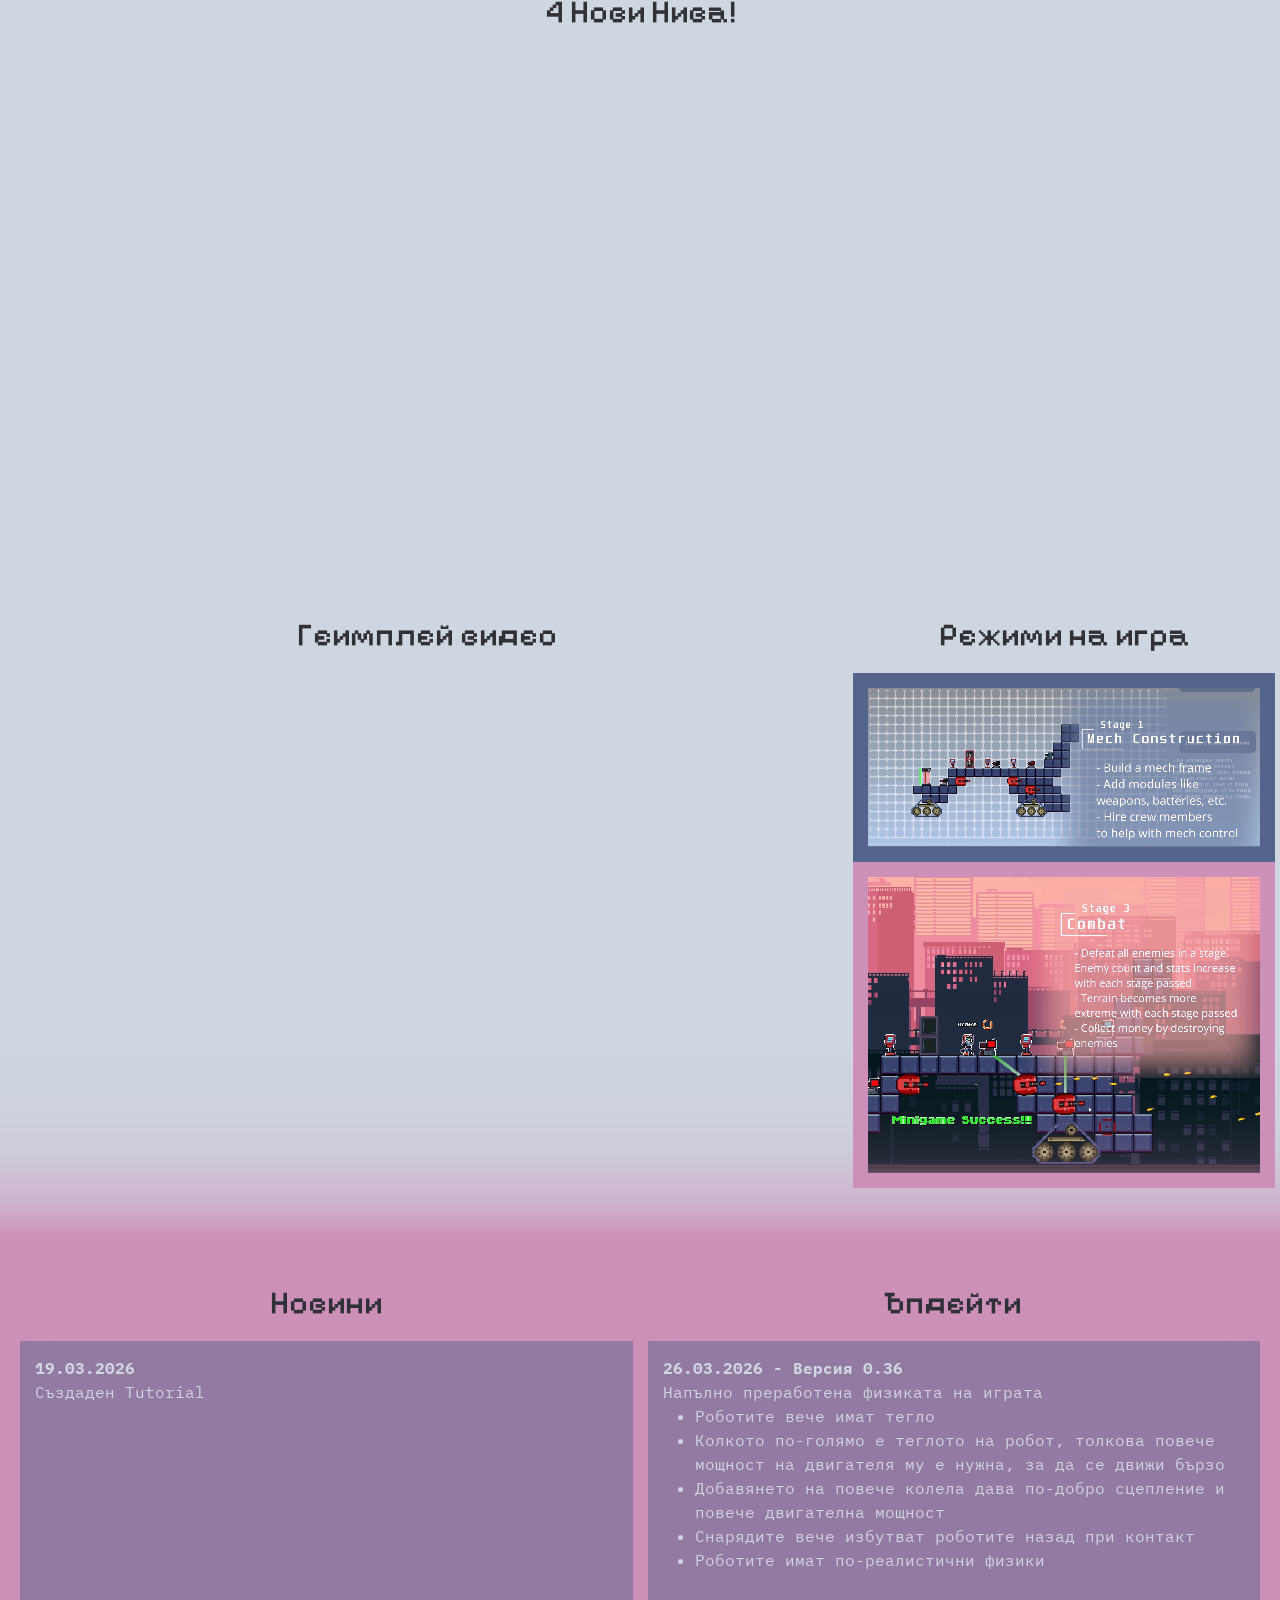
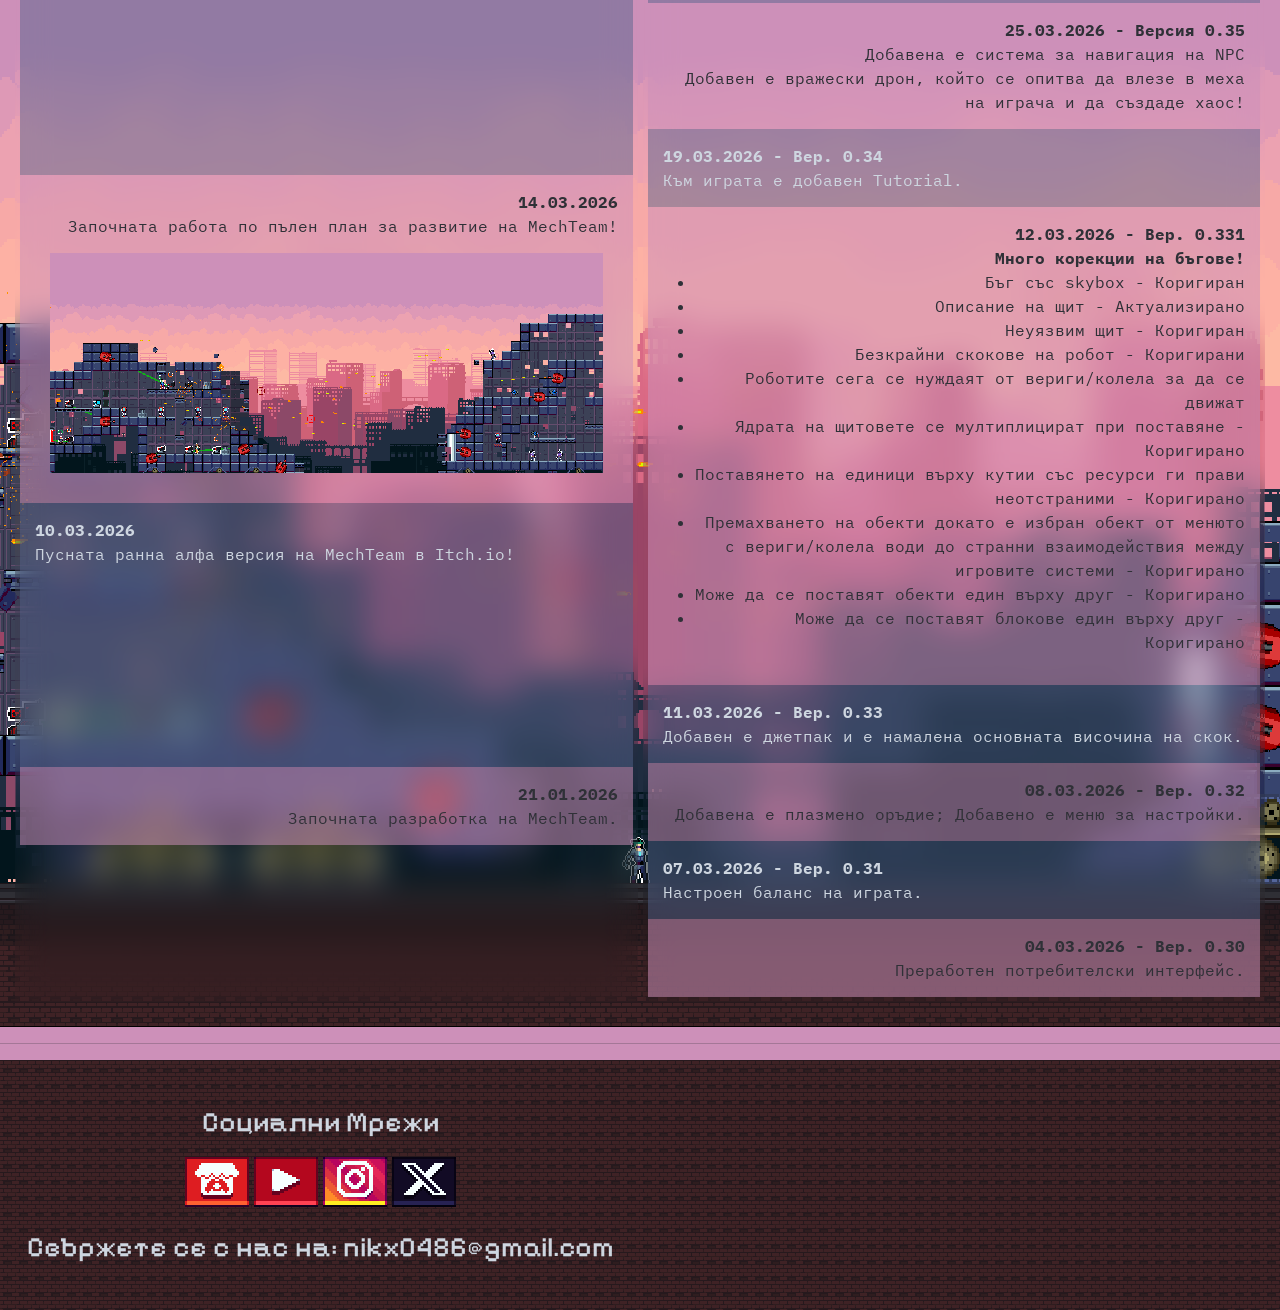
==== commit a396aa48: "Replaced custom carousel with bootstrap carousel" ====
--- a/bg/index.html
+++ b/bg/index.html
@@ -5,19 +5,19 @@
     <meta charset="UTF-8">
     <meta name="viewport" content="width=device-width, initial-scale=1.0">
     <title>MechTeam</title>
-    <!-- Favicon path updated relative to /bg folder -->
+    <!-- Bootstrap -->
+    <link href="https://cdn.jsdelivr.net/npm/bootstrap@5.3.8/dist/css/bootstrap.min.css" rel="stylesheet" integrity="sha384-sRIl4kxILFvY47J16cr9ZwB07vP4J8+LH7qKQnuqkuIAvNWLzeN8tE5YBujZqJLB" crossorigin="anonymous">
+    <script src="https://cdn.jsdelivr.net/npm/bootstrap@5.3.8/dist/js/bootstrap.bundle.min.js" integrity="sha384-FKyoEForCGlyvwx9Hj09JcYn3nv7wiPVlz7YYwJrWVcXK/BmnVDxM+D2scQbITxI" crossorigin="anonymous"></script>
+
+    <!-- Favicon -->
     <link rel="icon" type="image/x-icon" href="../assets/media/img/logo.png">
 
-    <!-- CSS paths updated relative to /bg folder -->
+    <!-- Custom CSS -->
     <link rel="stylesheet" href="../assets/css/styles.css">
     <link rel="stylesheet" href="../assets/css/reset.css">
     <link rel="stylesheet" href="../assets/css/buttons.css">
     <link rel="stylesheet" href="../assets/css/mobile.css">
     <link rel="stylesheet" href="../assets/css/carousel.css">
-
-    <!-- Fonts (preload paths unchanged if they are in root or CDN) -->
-    <link rel="preload" href="ByteBounce.woff2" as="font" type="font/woff2" crossorigin>
-    <link rel="preload" href="04b19.woff2" as="font" type="font/woff2" crossorigin>
 </head>
 
 <body> 
@@ -51,20 +51,30 @@
                 </p>
             </article>
 
-            <div class="carousel">
-                <div class="track">
-                    <!-- Original set of pictures -->
-                    <img src="../assets/media/img/gameplay/build.png" alt="Gameplay image showing mech construction">
-                    <img src="../assets/media/img/gameplay/fight.png" alt="Gameplay image showing mech combat">
-                    <img src="../assets/media/img/gameplay/minigames.png" alt="Gameplay image showing minigames">
-                    <img src="../assets/media/img/gameplay/rush.png" alt="Gameplay image showing the player abandoning mech to rush an enemy">
-
-                    <!-- Duplicate set for seamless loop -->
-                    <img src="../assets/media/img/gameplay/build.png" alt="Gameplay image showing mech construction">
-                    <img src="../assets/media/img/gameplay/fight.png" alt="Gameplay image showing mech combat">
-                    <img src="../assets/media/img/gameplay/minigames.png" alt="Gameplay image showing minigames">
-                    <img src="../assets/media/img/gameplay/rush.png" alt="Gameplay image showing the player abandoning mech to rush an enemy">
+            <!-- New Carousel -->
+            <div id="carouselExample" class="carousel slide">
+                <div class="carousel-inner">
+                    <div class="carousel-item active">
+                    <img src="../assets/media/img/gameplay/fight.png" class="d-block w-100" alt="Изображение показващо бой с роботи">
+                    </div>
+                    <div class="carousel-item">
+                    <img src="../assets/media/img/gameplay/build.png" class="d-block w-100" alt="Изображение показващо конструиране на робот">
+                    </div>
+                    <div class="carousel-item">
+                    <img src="../assets/media/img/gameplay/minigames.png" class="d-block w-100" alt="Изображение показващо мини-игра">
+                    </div>
+                    <div class="carousel-item">
+                    <img src="../assets/media/img/gameplay/rush.png" class="d-block w-100" alt="Изображение показващо как играчът напуска своя робот за да атакува вражески робот пеша">
+                    </div>
                 </div>
+                <button class="carousel-control-prev" type="button" data-bs-target="#carouselExample" data-bs-slide="prev">
+                    <span class="carousel-control-prev-icon" aria-hidden="true"></span>
+                    <span class="visually-hidden">Previous</span>
+                </button>
+                <button class="carousel-control-next" type="button" data-bs-target="#carouselExample" data-bs-slide="next">
+                    <span class="carousel-control-next-icon" aria-hidden="true"></span>
+                    <span class="visually-hidden">Next</span>
+                </button>
             </div>
 
         </section>
--- a/assets/css/carousel.css
+++ b/assets/css/carousel.css
@@ -14,6 +14,11 @@
     flex-shrink: 0;
 }
 
+#carouselExample img {
+    height: 500px;
+    object-fit: cover;
+}
+
 /* Animation */
 @keyframes scroll {
     0% {
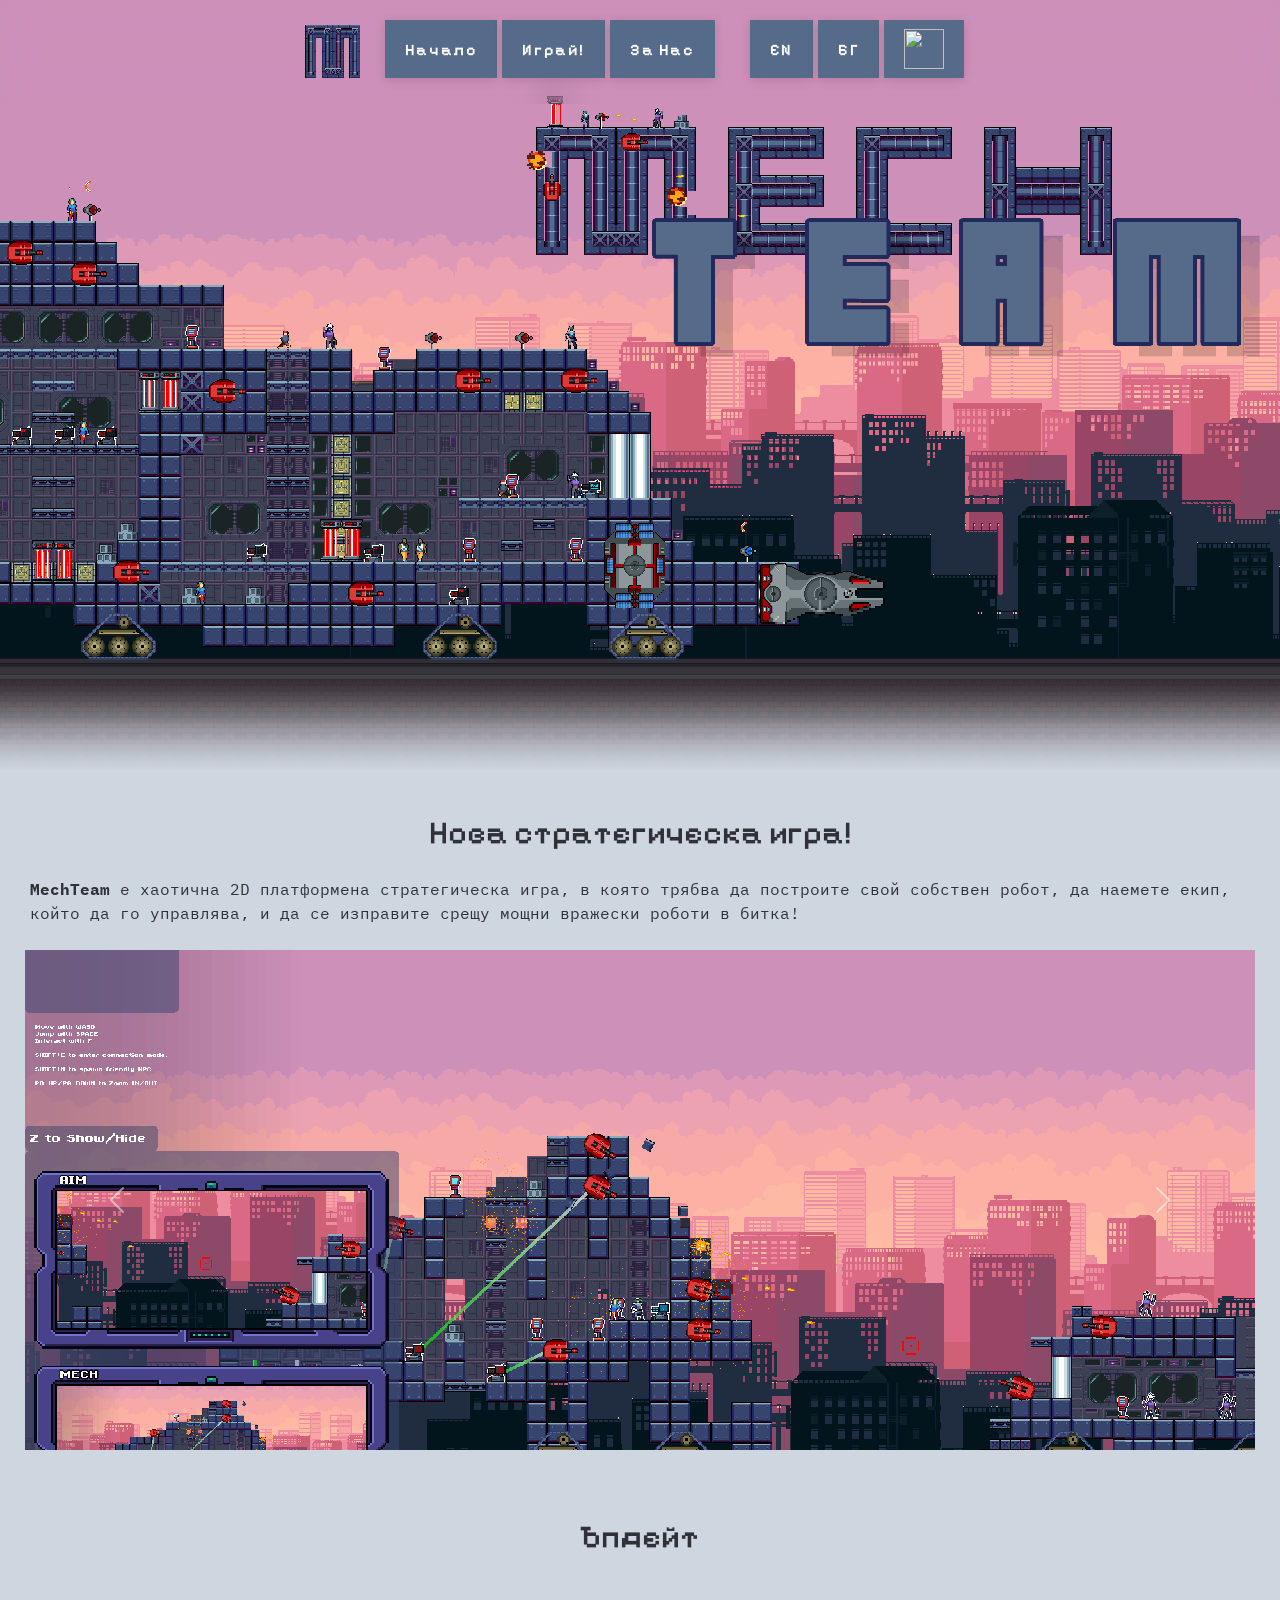
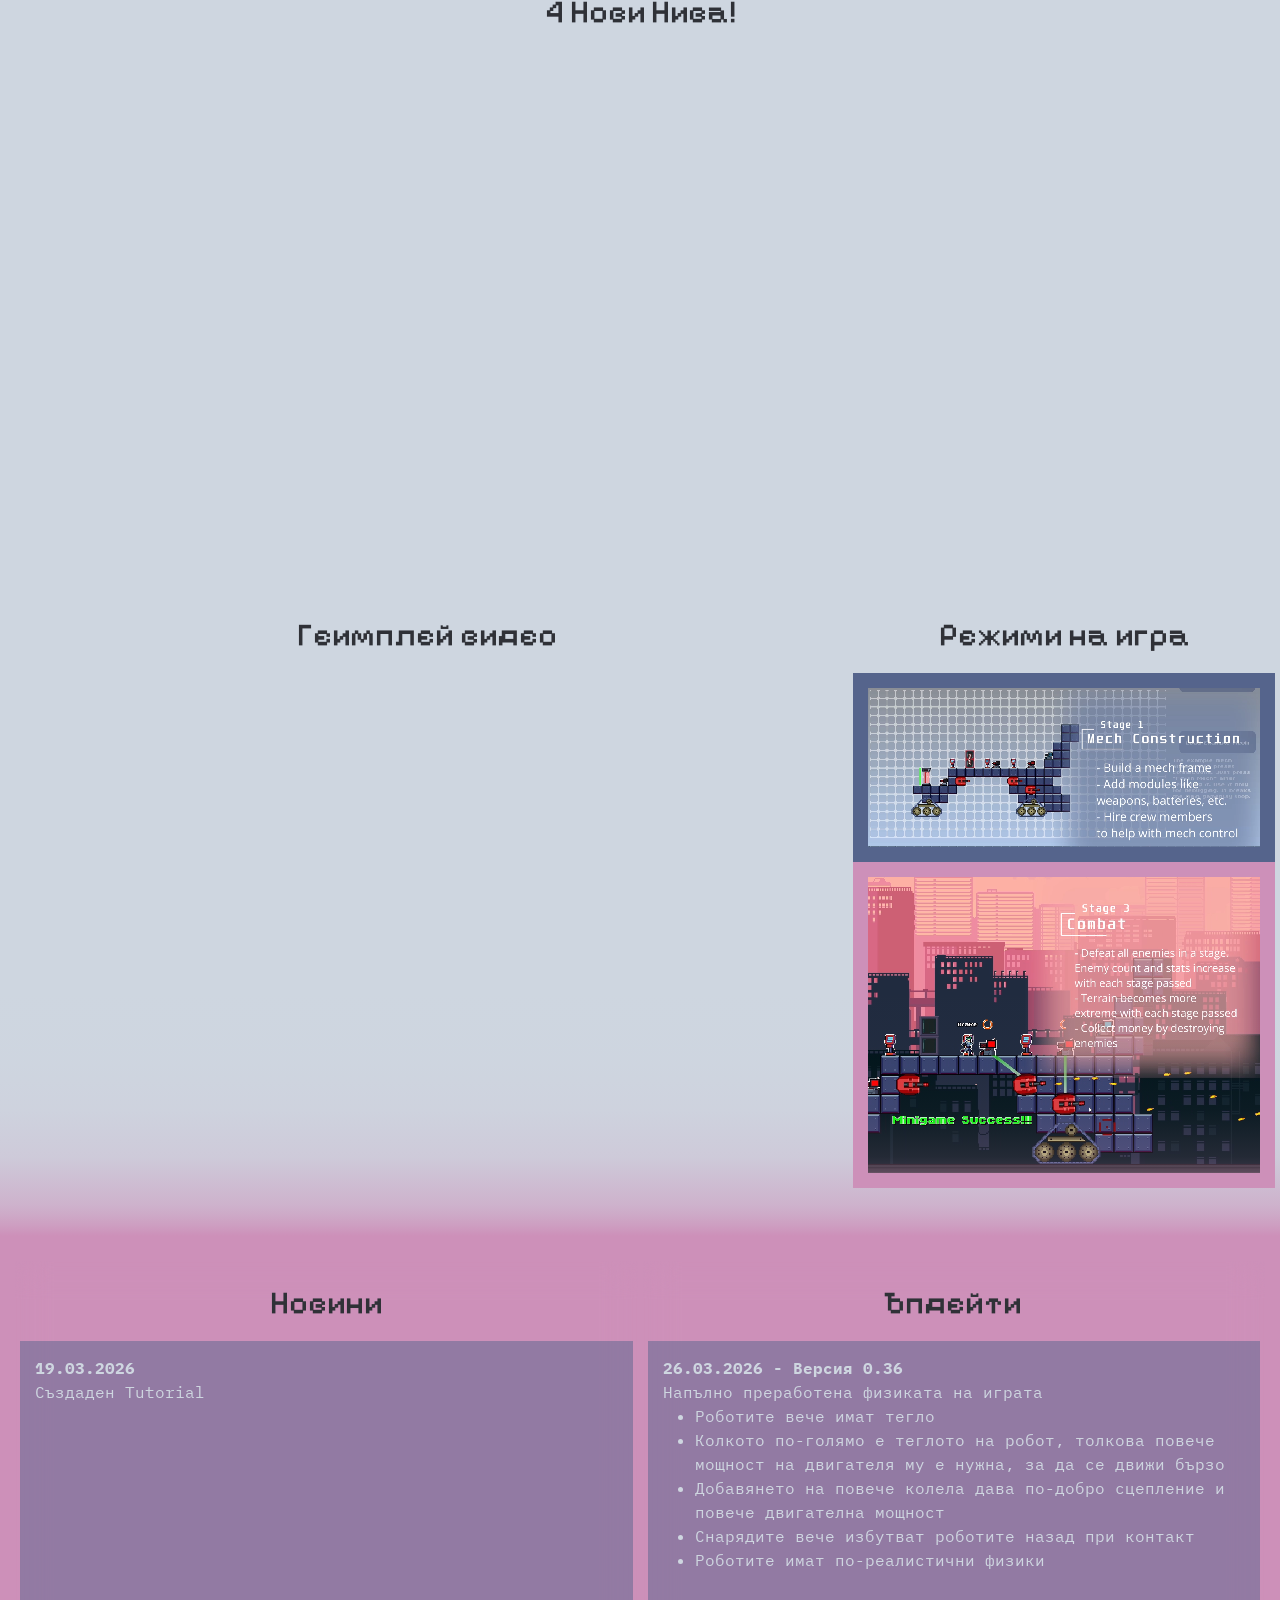
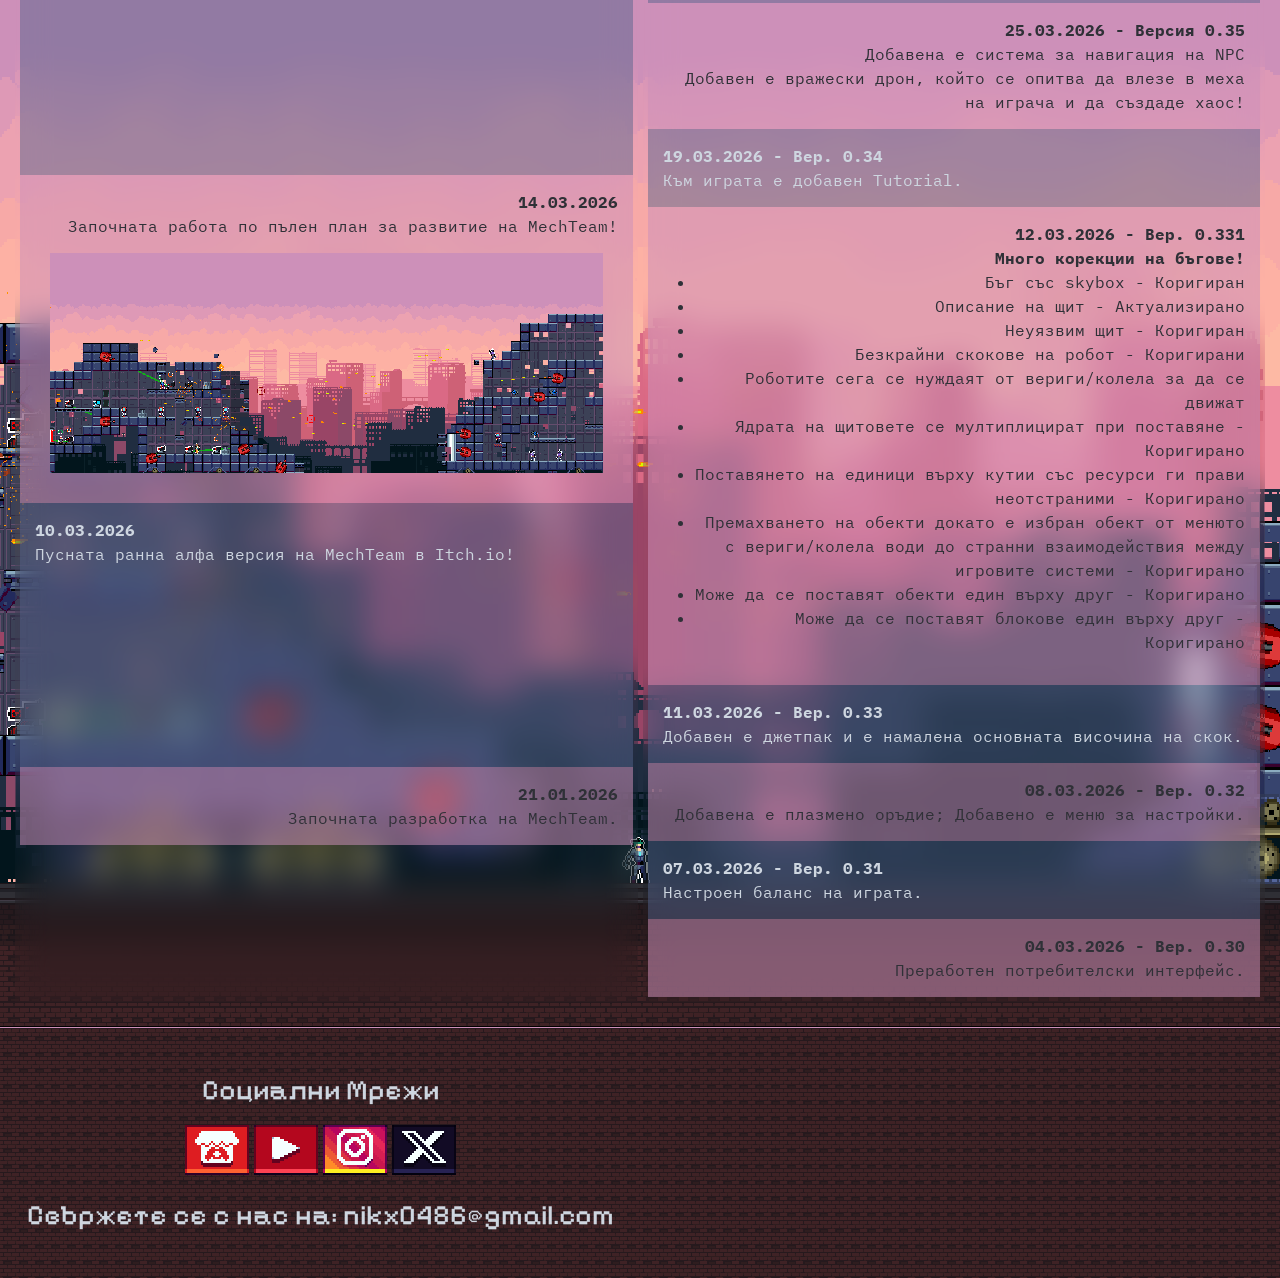
==== commit 2e115a42: "Added dark mode base; Added new image backgrounds for darkmode" ====
--- a/bg/index.html
+++ b/bg/index.html
@@ -18,6 +18,8 @@
     <link rel="stylesheet" href="../assets/css/buttons.css">
     <link rel="stylesheet" href="../assets/css/mobile.css">
     <link rel="stylesheet" href="../assets/css/carousel.css">
+
+    <script src="../assets/js/scripts.js" defer></script>
 </head>
 
 <body> 
@@ -34,13 +36,20 @@
         <nav class="column-container">
             <a href="../en/index.html"><button class="ui-btn"><span>EN</span></button></a>
             <a href="../bg/index.html"><button class="ui-btn"><span>БГ</span></button></a>
+            <button class="ui-btn" id="themeToggle"><img src="../assets/media/img/icons/sun.png" height="40px" width="40px"></button>
         </nav>
     </header>
 
     <main>
 
         <div class="banner centered-container">
-            <img src="../assets/media/img/splash-grad2.png" alt="Снимка на MechTeam">
+            <img 
+            class="theme-image"
+            src="../assets/media/img/splash-grad2.png" 
+            data-light="../assets/media/img/splash-grad2.png"
+            data-dark="../assets/media/img/splash2.png"
+            alt="Picture of MechTeam"
+            >
         </div>
 
         <section>
--- a/assets/css/styles.css
+++ b/assets/css/styles.css
@@ -1,8 +1,49 @@
 @import url('https://fonts.googleapis.com/css2?family=IBM+Plex+Mono:ital,wght@0,100;0,200;0,300;0,400;0,500;0,600;0,700;1,100;1,200;1,300;1,400;1,500;1,600;1,700&display=swap');
 @import url('https://fonts.googleapis.com/css2?family=Pixelify+Sans:wght@400..700&display=swap');
 
+:root {
+    --bg-main: #CED6E0;
+    --text-main: #2F3137;
+    --text-light: #CED6E0;
+    --accent-1: #55648C;
+    --accent-2: #CD90B9;
+    --transparent-1: #55648c7c;
+    --transparent-2: #cd90b988;
+}
+
+.dark-mode {
+    --bg-main: #2F3137;
+    --text-main: #CED6E0;
+    --text-light: #CED6E0;
+    --accent-1: #55648C;
+    --accent-2: #000418;
+    --transparent-1: #55648c7c;
+    --transparent-2: #2f31378f;
+}
+
+.dark-mode .banner ~ * img {
+    filter: brightness(0.35), contrast(1.1);
+    opacity: 0.6;
+}
+
+.dark-mode .banner ~ * video {
+    filter: brightness(0.35), contrast(1.1);
+    opacity: 0.6;
+}
+
+.dark-mode header img,
+.dark-mode footer img {
+    filter: none;
+}
+
 * {
     margin: 0px;
+}
+
+hr {
+    margin: 0px;
+    padding: 0px;
+    visibility: hidden;
 }
 
 .absolute {
@@ -22,8 +63,8 @@
     inset: 0;
     background: linear-gradient(
         to bottom,
-        rgba(255,255,255,0) 0%, 95%,   /* transparent at top */
-        #CD90B9 100%               /* pink at bottom */
+        rgba(255,255,255,0) 0%, 95%,
+        var(--accent-2) 100%
     );
     pointer-events: none; /* allow clicks through */
 }
@@ -38,7 +79,7 @@
 }
 
 .ground-backdrop h2 {
-    color: #ced6e0;
+    color: var(--text-light);
 }
 
 html, body {
@@ -51,6 +92,28 @@
     padding-bottom: 20px;
 }
 
+.left {
+    float: left
+}
+
+.right {
+    float: right
+}
+
+.banner {
+    margin-top: 50px;
+}
+
+.banner ~ * {
+    padding: 25px;
+}
+
+body {
+    background-color: var(--accent-2);
+    color: var(--text-main);
+    font-family: IBM Plex Mono;
+}
+
 footer {
     position: relative;
     display: flex;
@@ -58,33 +121,11 @@
 
     background-image: url("../../assets/media/img/bgtiles/groundtile.png");
     background-repeat: repeat;
-    color: #ced6e0;
-}
-
-.left {
-    float: left
-}
-
-.right {
-    float: right
-}
-
-.banner {
-    margin-top: 50px;
-}
-
-.banner ~ * {
-    padding: 25px;
-}
-
-body {
-    background-color: #CD90B9;
-    color: #2F3137;
-    font-family: IBM Plex Mono;
+    color: var(--bg-light) !important;
 }
 
 header ~ * {
-    background-color: #ced6e0;
+    background-color: var(--bg-main);
 }
 
 h2 {
@@ -95,6 +136,10 @@
     padding: 20px;
     font-family: Pixelify Sans;
     text-align: center;
+}
+
+h3 {
+    color: var(--text-light);
 }
 
 h3, h4 {
@@ -202,27 +247,28 @@
 
 .alt-row-1 {
     position: relative;
-    background-color: #55648C;
+    background-color: var(--accent-1);
     color: #CED6E0;
     text-align: left;
 }
 
 .alt-row-2 {
     position: relative;
-    background-color: #CD90B9;
+    background-color: var(--accent-2);
     text-align: right;
 }
 
 .alt-row-1-t {
     position: relative;
-    background-color: #55648c7c;
-    color: #CED6E0;
+    background-color: var(--transparent-1);
+    color: var(--text-light);
     text-align: left;
 }
 
 .alt-row-2-t {
     position: relative;
-    background-color: #cd90b988;
+    background-color: var(--transparent-2);
+    color: var(--text-main);
     text-align: right;
 }
 
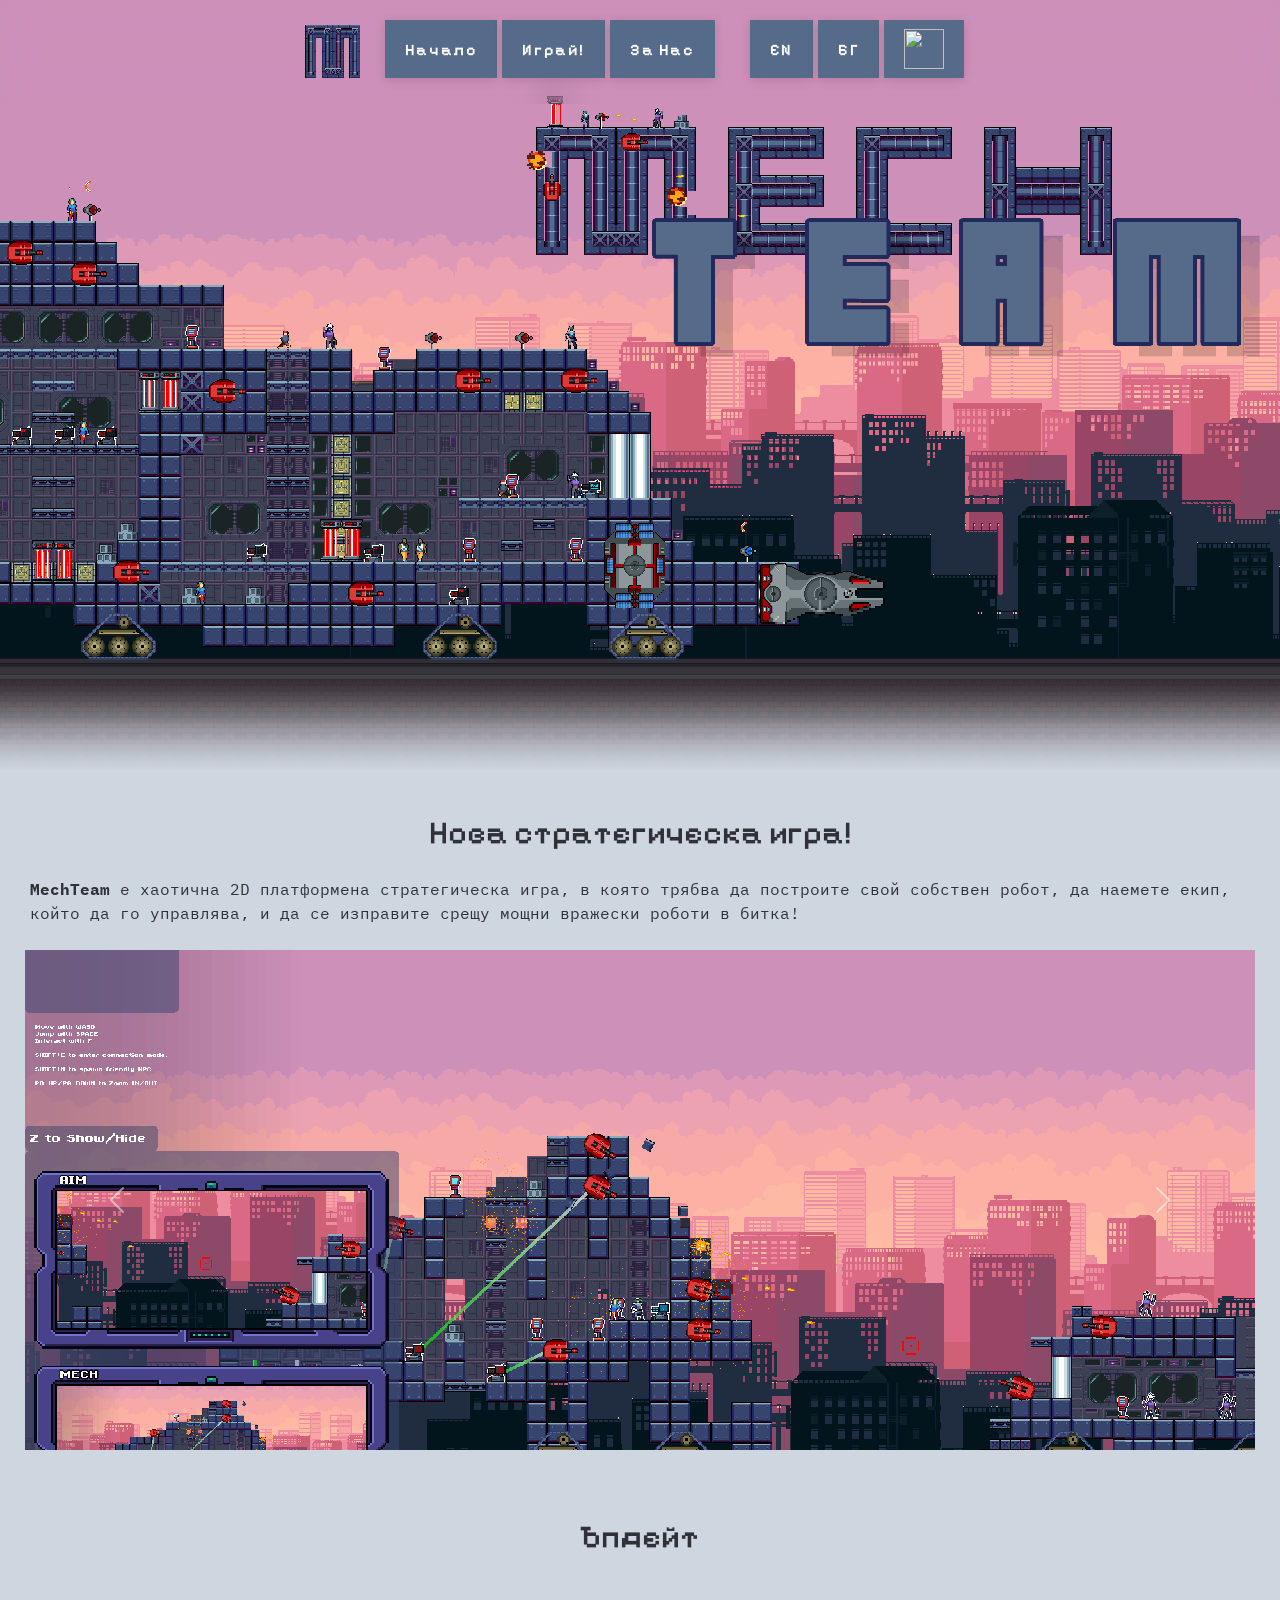
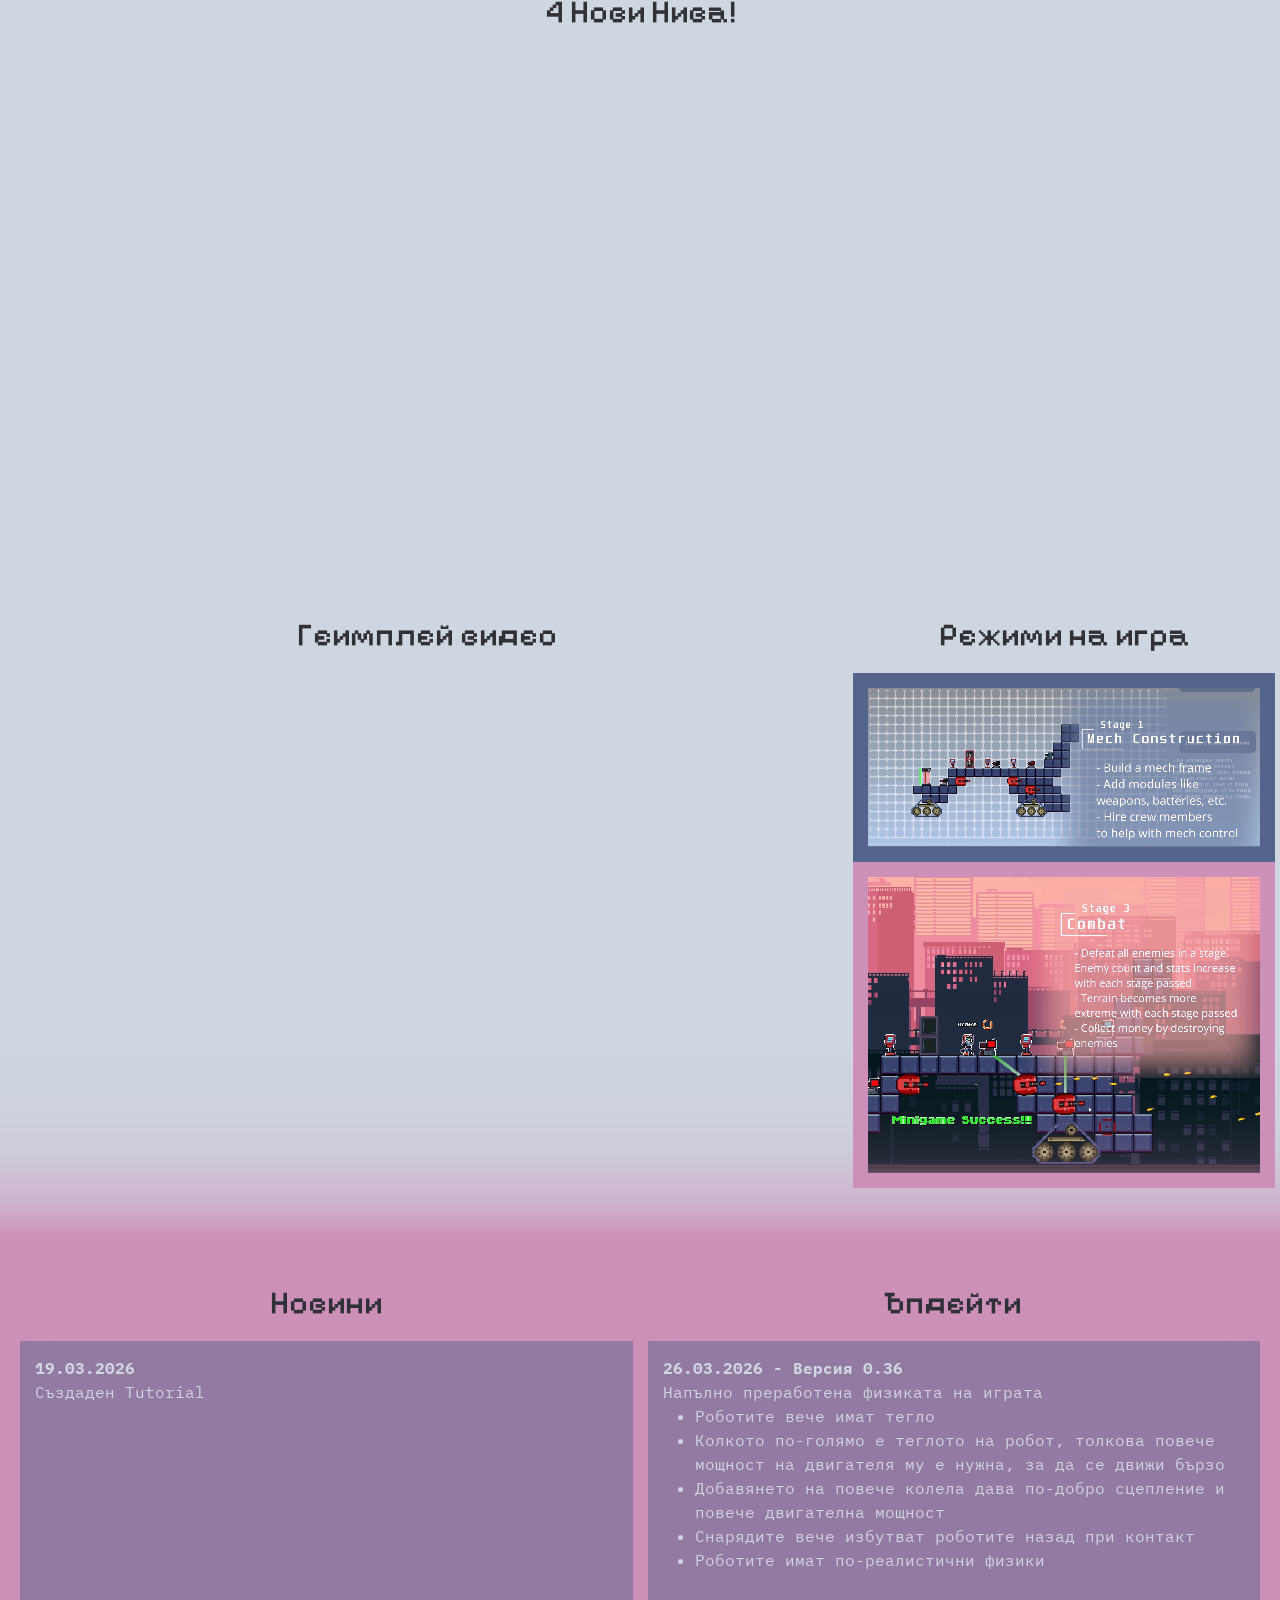
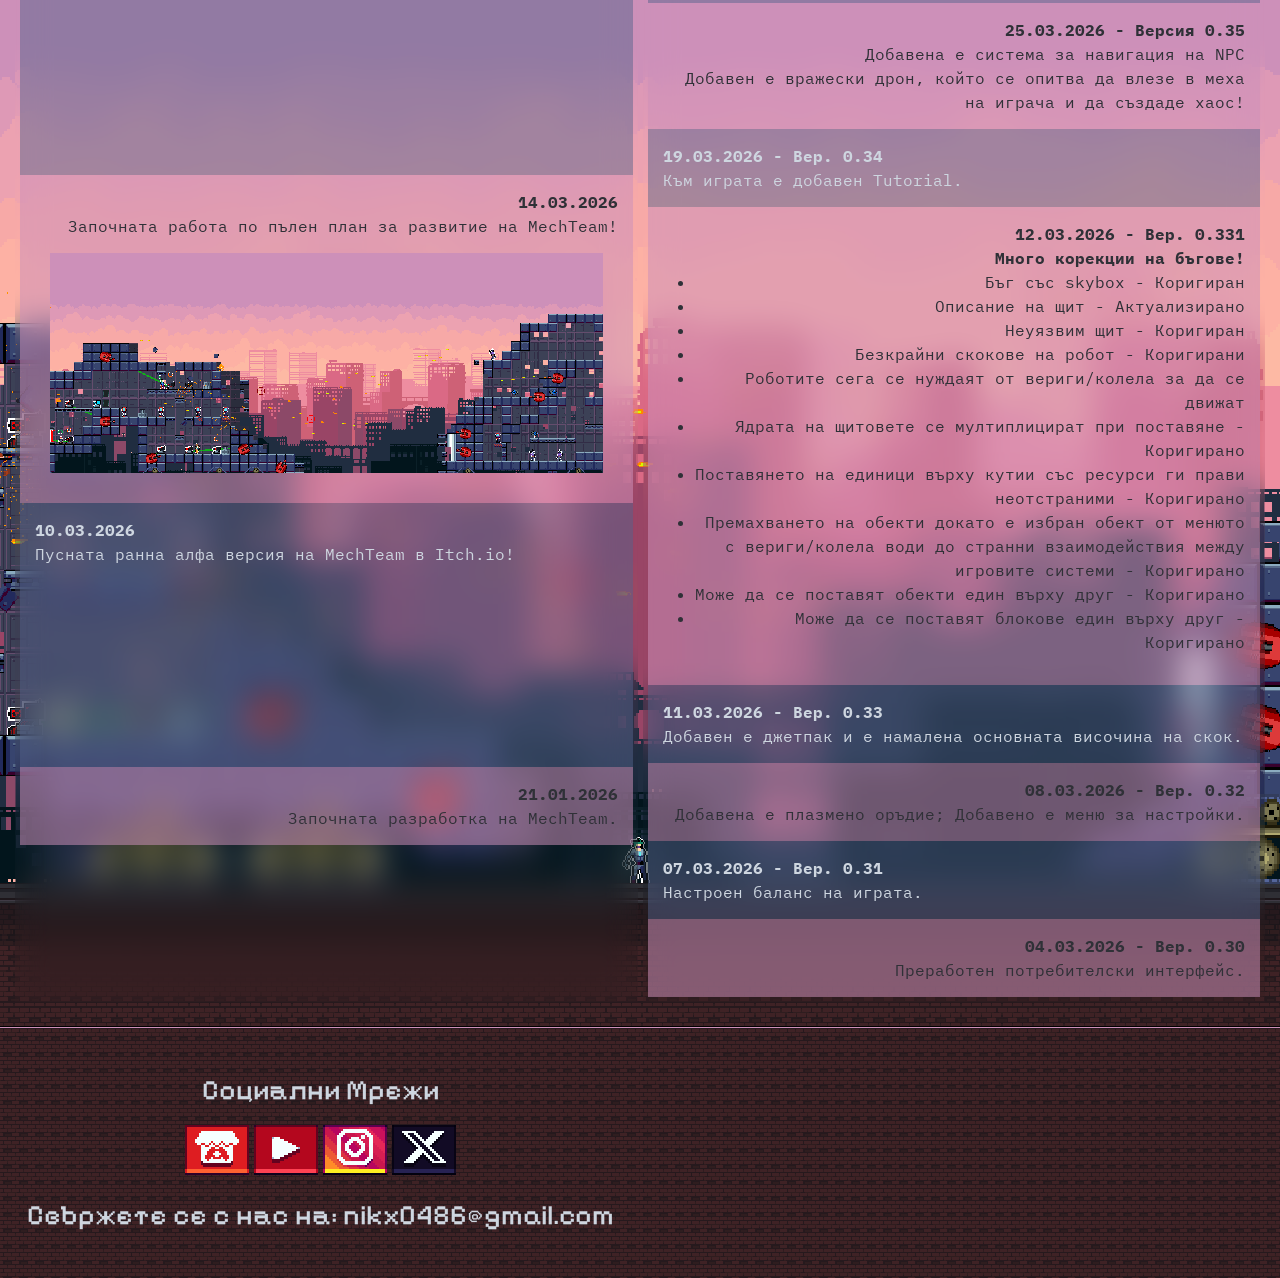
==== commit aa0f4e7f: "Finished dark mode implementation" ====
--- a/bg/index.html
+++ b/bg/index.html
@@ -122,7 +122,13 @@
 
         <div class="column-container">
 
-            <img class="background-image" src="../assets/media/img/example.png">
+            <img 
+            class="theme-image background-image"
+            src="../assets/media/img/example.png" 
+            data-light="../assets/media/img/example.png"
+            data-dark="../assets/media/img/example-dark.png"
+            alt="Picture of MechTeam"
+            >
 
             <section class="left-side frost-backdrop">
                 <h2>Новини</h2>
--- a/assets/css/styles.css
+++ b/assets/css/styles.css
@@ -142,6 +142,14 @@
     color: var(--text-light);
 }
 
+.alt-row-1-t > h3 {
+    color: var(--text-light);
+}
+
+.alt-row-2-t > h3 {
+    color: var(--text-main);
+}
+
 h3, h4 {
     padding: 5px;
     font-family: Pixelify Sans;
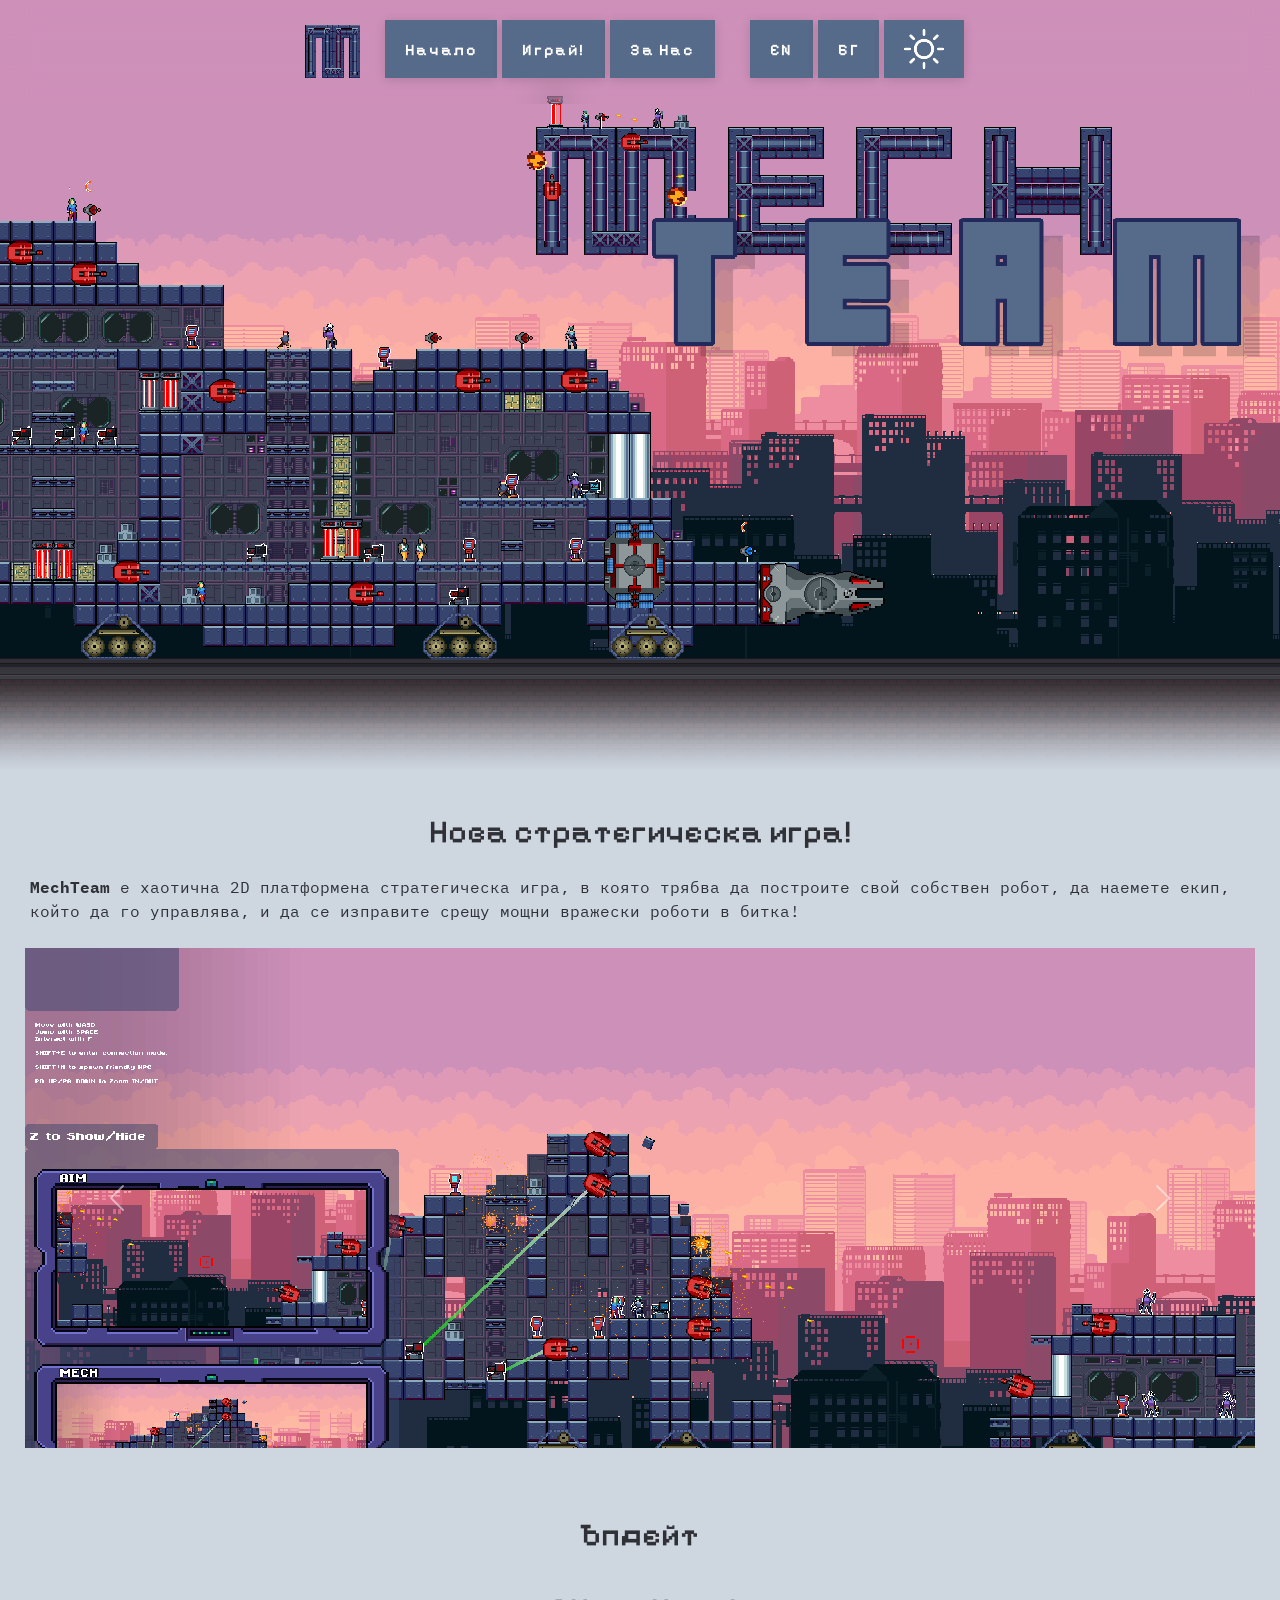
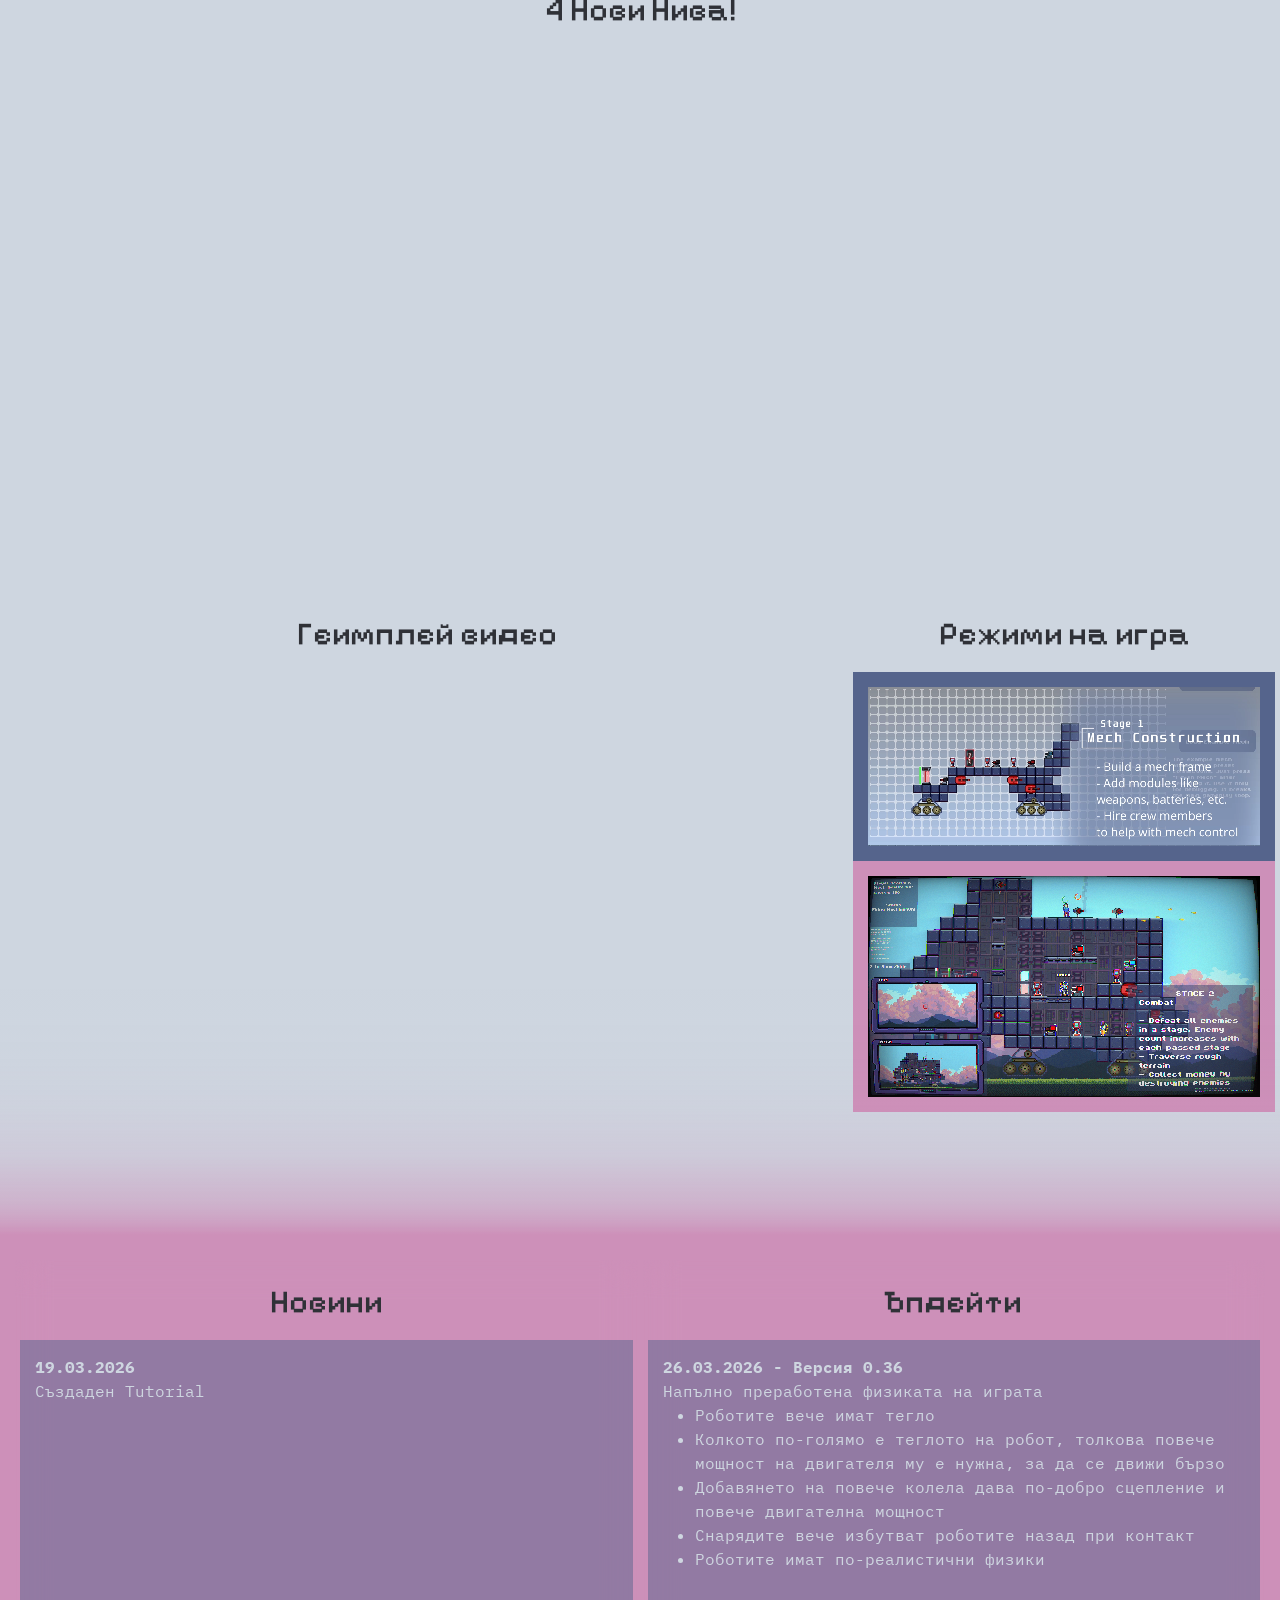
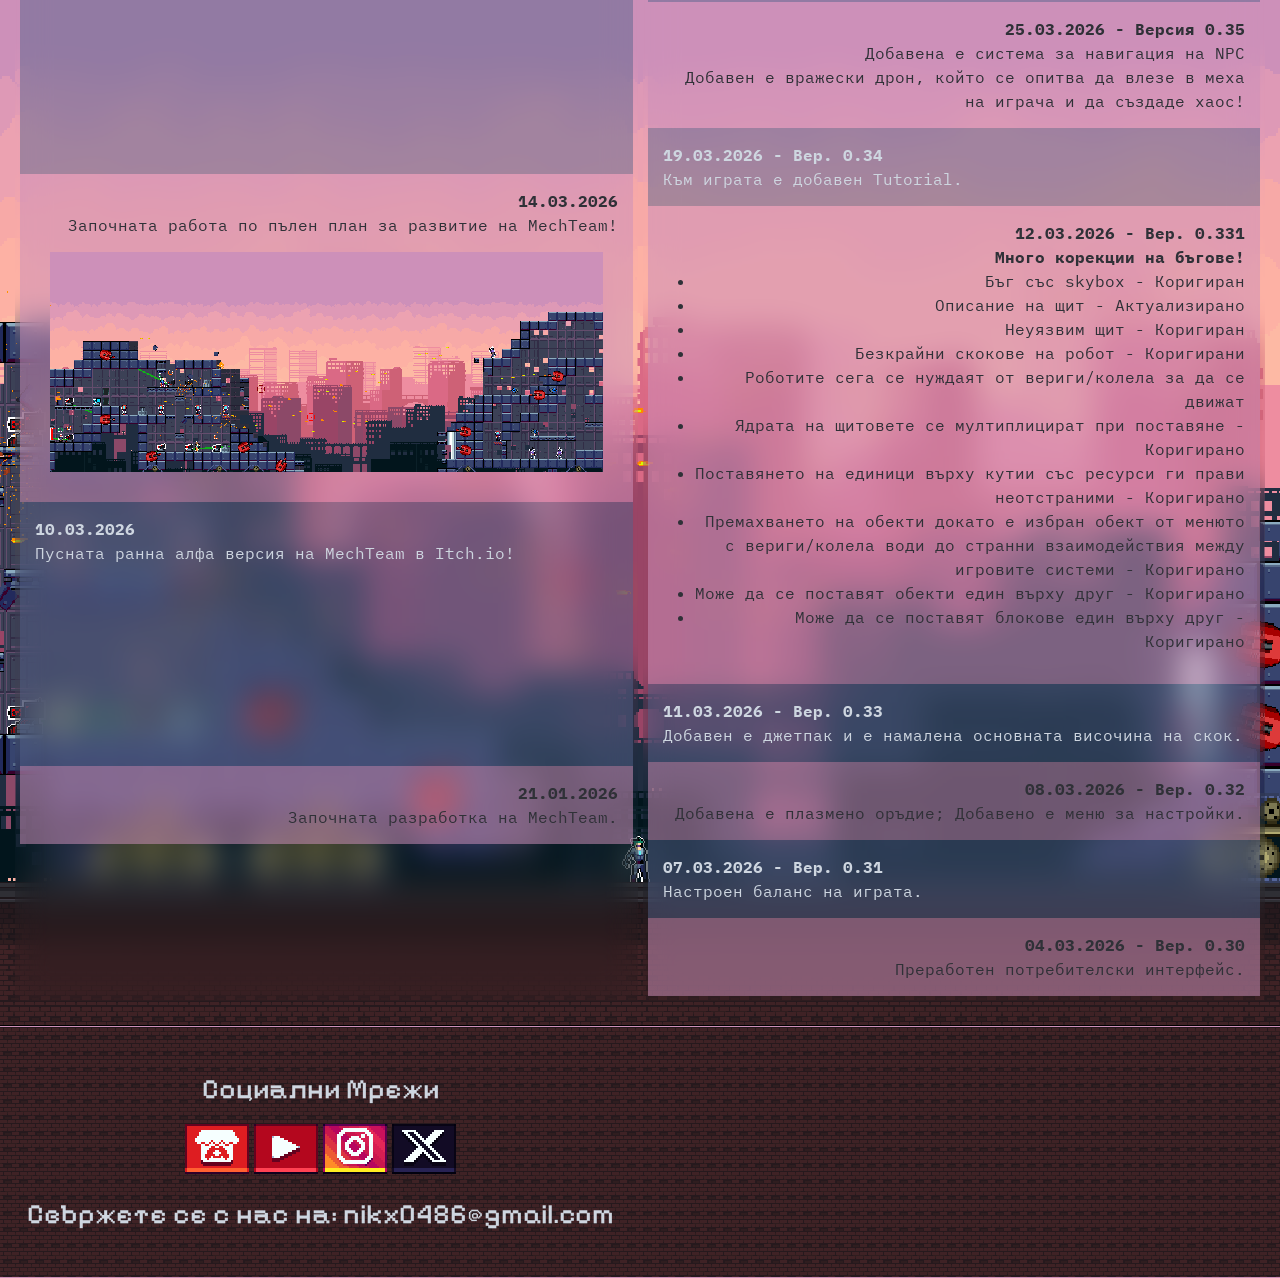
==== commit 4069da4c: "Added game trailer (click on home banner); Website now fully mobile compatible; Updated game explana" ====
--- a/bg/index.html
+++ b/bg/index.html
@@ -28,21 +28,21 @@
         <img src="../assets/media/img/logo.png" alt="Лого на MechTeam" width="64" height="64">
 
         <nav class="column-container">
-            <a href="index.html"><button class="ui-btn"><span>Начало</span></button></a>
-            <a href="play.html"><button class="ui-btn"><span>Играй!</span></button></a>
+            <a href="index.html"><button class="ui-btn mobile-hide"><span>Начало</span></button></a>
+            <a href="play.html"><button class="ui-btn mobile-hide"><span>Играй!</span></button></a>
             <a href="about.html"><button class="ui-btn"><span>За Нас</span></button></a>
         </nav>
 
         <nav class="column-container">
             <a href="../en/index.html"><button class="ui-btn"><span>EN</span></button></a>
-            <a href="../bg/index.html"><button class="ui-btn"><span>БГ</span></button></a>
+            <a href="../bg/index.html"><button class="ui-btn mobile-hide"><span>БГ</span></button></a>
             <button class="ui-btn" id="themeToggle"><img src="../assets/media/img/icons/sun.png" height="40px" width="40px"></button>
         </nav>
     </header>
 
     <main>
 
-        <div class="banner centered-container">
+        <div class="banner centered-container" id="trailer-container">
             <img 
             class="theme-image"
             src="../assets/media/img/splash-grad2.png" 
@@ -120,7 +120,7 @@
 
         </div>
 
-        <div class="column-container">
+        <div class="column-container mobile-block">
 
             <img 
             class="theme-image background-image"
@@ -235,8 +235,8 @@
             <div class="column-container">
                 
                 <iframe src="https://www.youtube.com/embed/vbVwtT4sLDY" width="135" height="240" title="YouTube video player" frameborder="0" allow="accelerometer; autoplay; clipboard-write; encrypted-media; gyroscope; picture-in-picture; web-share" referrerpolicy="strict-origin-when-cross-origin" style="max-height: 350px;"allowfullscreen></iframe>
-                <iframe src="https://www.youtube.com/embed/Gza9dCTXx2k" width="135" height="240" title="YouTube video player" frameborder="0" allow="accelerometer; autoplay; clipboard-write; encrypted-media; gyroscope; picture-in-picture; web-share" referrerpolicy="strict-origin-when-cross-origin" style="max-height: 350px;"allowfullscreen></iframe>
-                <iframe src="https://www.youtube.com/embed/YSfSYRei2I0" width="135" height="240" title="YouTube video player" frameborder="0" allow="accelerometer; autoplay; clipboard-write; encrypted-media; gyroscope; picture-in-picture; web-share" referrerpolicy="strict-origin-when-cross-origin" style="max-height: 350px;"allowfullscreen></iframe>
+                <iframe src="https://www.youtube.com/embed/Gza9dCTXx2k" class="mobile-hide" width="135" height="240" title="YouTube video player" frameborder="0" allow="accelerometer; autoplay; clipboard-write; encrypted-media; gyroscope; picture-in-picture; web-share" referrerpolicy="strict-origin-when-cross-origin" style="max-height: 350px;"allowfullscreen></iframe>
+                <iframe src="https://www.youtube.com/embed/YSfSYRei2I0" class="mobile-hide" width="135" height="240" title="YouTube video player" frameborder="0" allow="accelerometer; autoplay; clipboard-write; encrypted-media; gyroscope; picture-in-picture; web-share" referrerpolicy="strict-origin-when-cross-origin" style="max-height: 350px;"allowfullscreen></iframe>
 
             </div>
             
--- a/assets/css/styles.css
+++ b/assets/css/styles.css
@@ -104,6 +104,19 @@
     margin-top: 50px;
 }
 
+#trailer-container {
+    cursor: pointer;
+}
+
+#trailer-container img {
+    transition: transform 0.3s ease, opacity 0.3s ease;
+}
+
+#trailer-container:hover img {
+    transform: scale(1.03);
+    opacity: 0.9;
+}
+
 .banner ~ * {
     padding: 25px;
 }
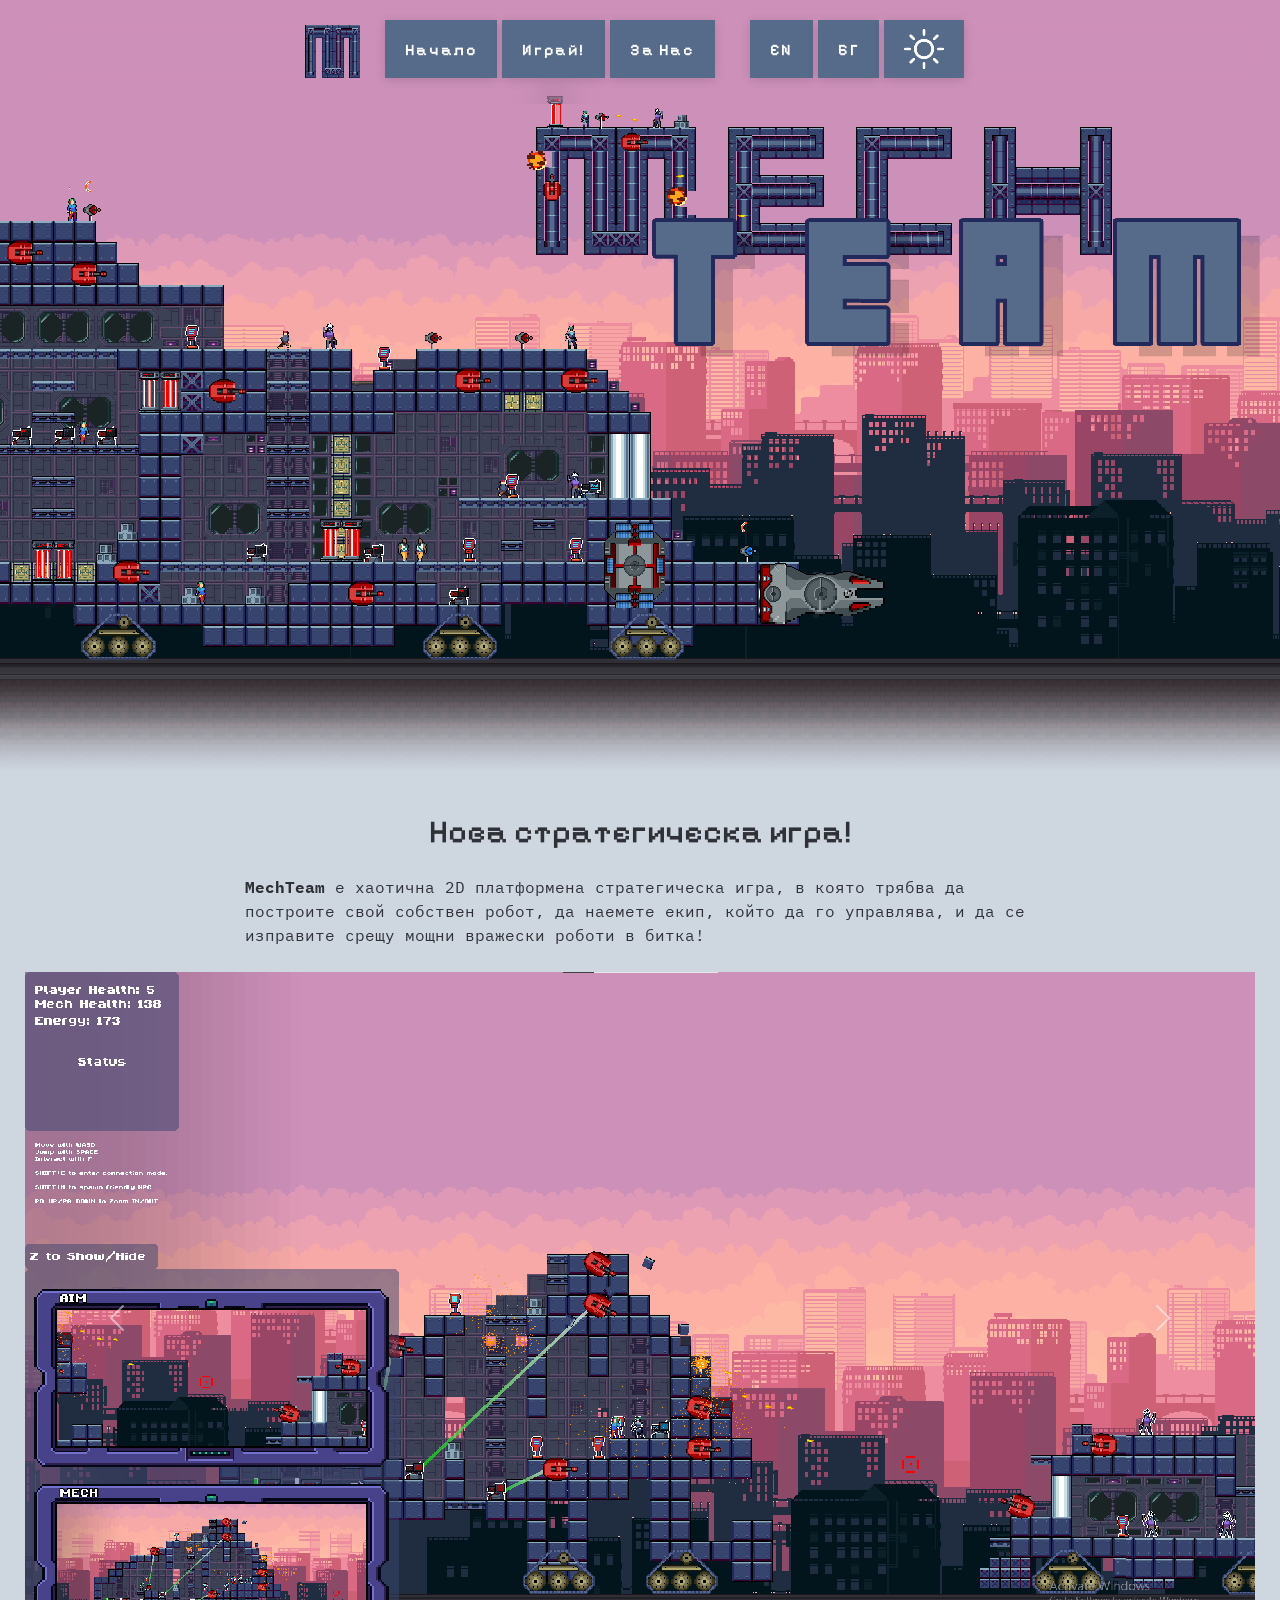
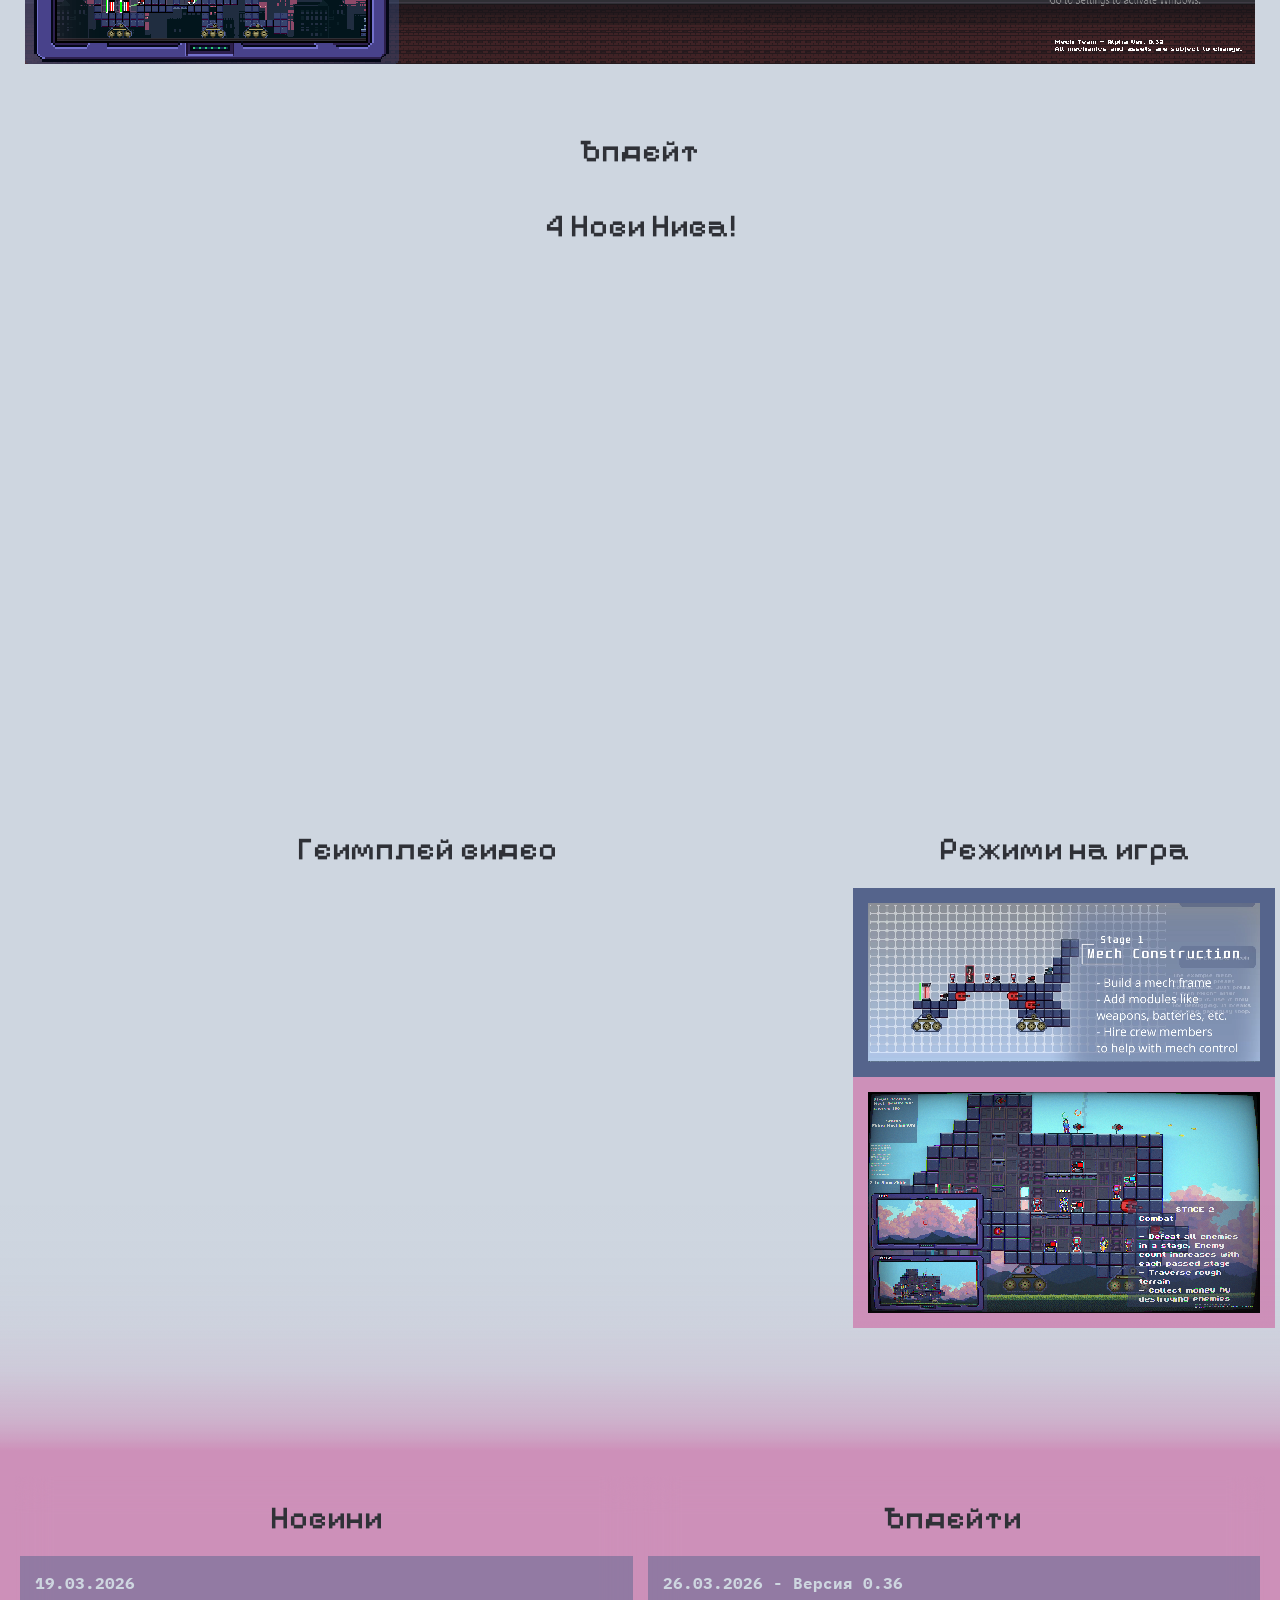
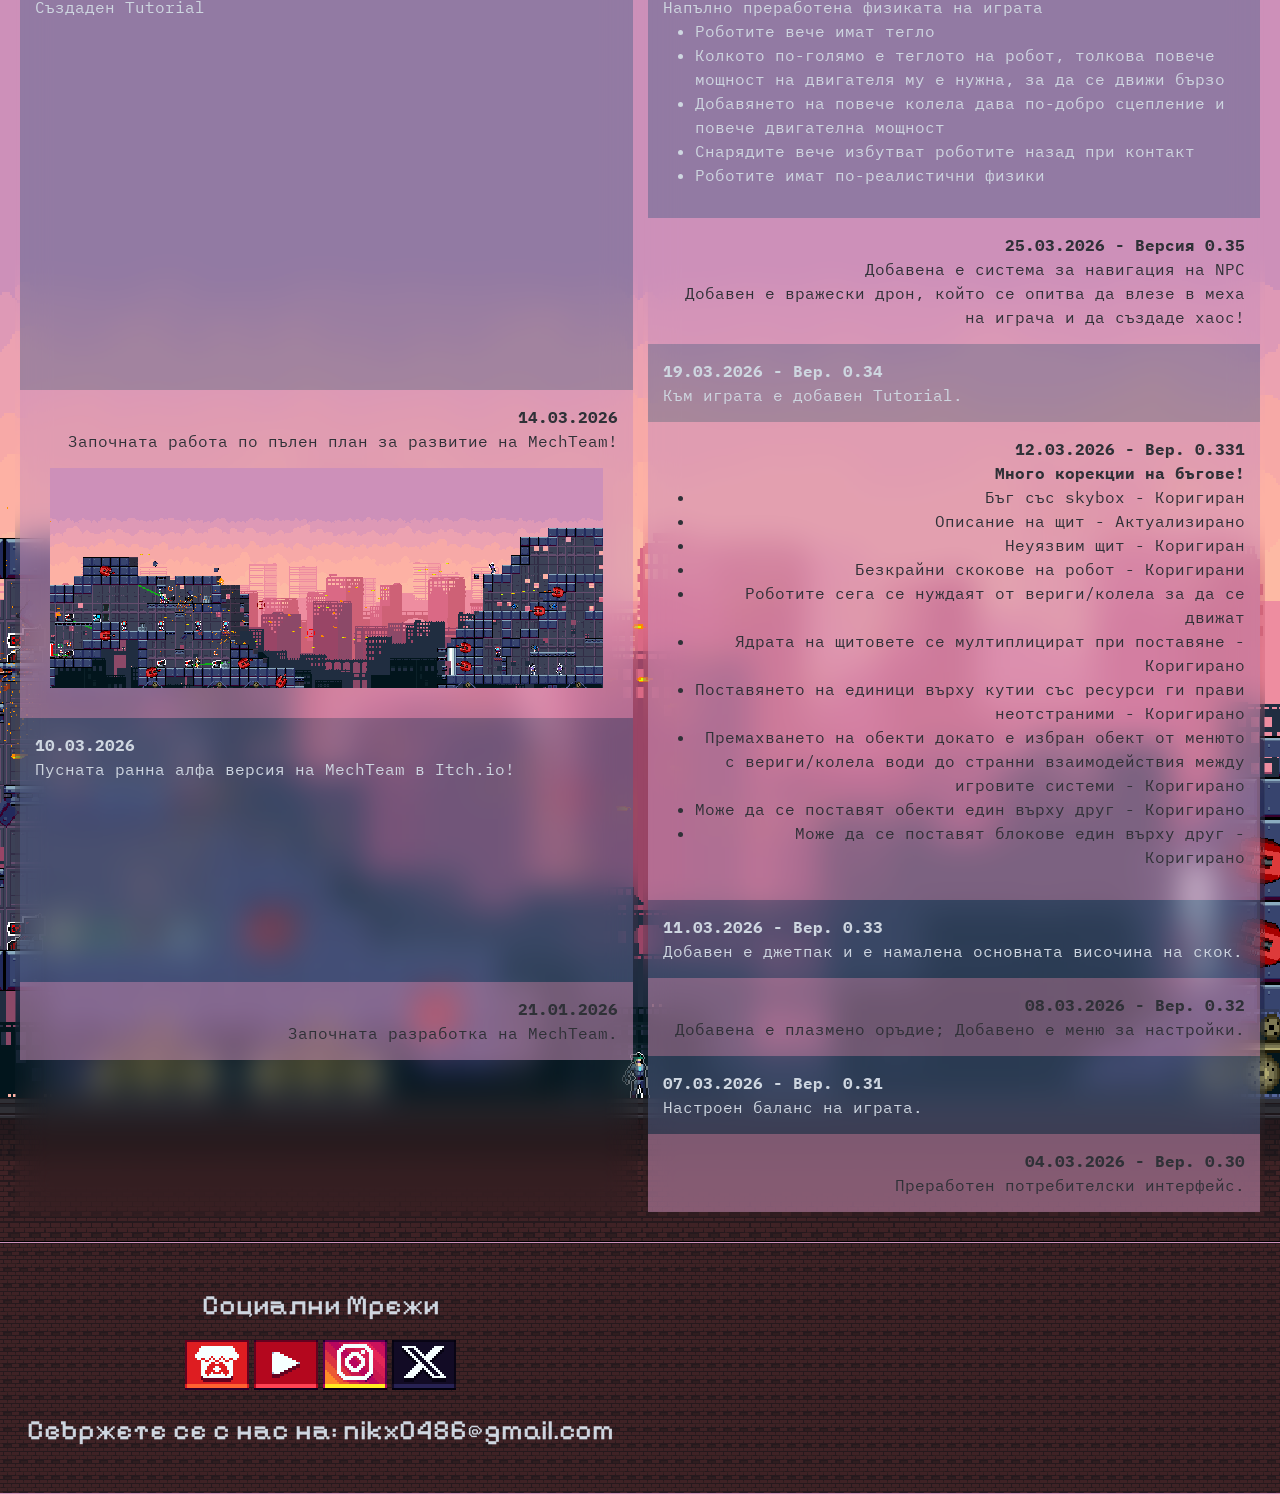
==== commit eba75734: "Removed unused fonts; Improved website accessibility; Cleaned up code formatting; Updated README; Re" ====
--- a/bg/index.html
+++ b/bg/index.html
@@ -1,249 +1,502 @@
-<!DOCTYPE html>
+<!doctype html>
 <html lang="bg">
-
-<head>
-    <meta charset="UTF-8">
-    <meta name="viewport" content="width=device-width, initial-scale=1.0">
-    <title>MechTeam</title>
-    <!-- Bootstrap -->
-    <link href="https://cdn.jsdelivr.net/npm/bootstrap@5.3.8/dist/css/bootstrap.min.css" rel="stylesheet" integrity="sha384-sRIl4kxILFvY47J16cr9ZwB07vP4J8+LH7qKQnuqkuIAvNWLzeN8tE5YBujZqJLB" crossorigin="anonymous">
-    <script src="https://cdn.jsdelivr.net/npm/bootstrap@5.3.8/dist/js/bootstrap.bundle.min.js" integrity="sha384-FKyoEForCGlyvwx9Hj09JcYn3nv7wiPVlz7YYwJrWVcXK/BmnVDxM+D2scQbITxI" crossorigin="anonymous"></script>
-
-    <!-- Favicon -->
-    <link rel="icon" type="image/x-icon" href="../assets/media/img/logo.png">
-
-    <!-- Custom CSS -->
-    <link rel="stylesheet" href="../assets/css/styles.css">
-    <link rel="stylesheet" href="../assets/css/reset.css">
-    <link rel="stylesheet" href="../assets/css/buttons.css">
-    <link rel="stylesheet" href="../assets/css/mobile.css">
-    <link rel="stylesheet" href="../assets/css/carousel.css">
-
-    <script src="../assets/js/scripts.js" defer></script>
-</head>
-
-<body> 
-
-    <header class="column-container centered-container absolute frost-backdrop">
-        <img src="../assets/media/img/logo.png" alt="Лого на MechTeam" width="64" height="64">
-
-        <nav class="column-container">
-            <a href="index.html"><button class="ui-btn mobile-hide"><span>Начало</span></button></a>
-            <a href="play.html"><button class="ui-btn mobile-hide"><span>Играй!</span></button></a>
-            <a href="about.html"><button class="ui-btn"><span>За Нас</span></button></a>
-        </nav>
-
-        <nav class="column-container">
-            <a href="../en/index.html"><button class="ui-btn"><span>EN</span></button></a>
-            <a href="../bg/index.html"><button class="ui-btn mobile-hide"><span>БГ</span></button></a>
-            <button class="ui-btn" id="themeToggle"><img src="../assets/media/img/icons/sun.png" height="40px" width="40px"></button>
-        </nav>
-    </header>
-
-    <main>
-
-        <div class="banner centered-container" id="trailer-container">
-            <img 
-            class="theme-image"
-            src="../assets/media/img/splash-grad2.png" 
-            data-light="../assets/media/img/splash-grad2.png"
-            data-dark="../assets/media/img/splash2.png"
-            alt="Picture of MechTeam"
-            >
-        </div>
-
-        <section>
-            <h2>Нова стратегическа игра!</h2>
-            <article>
-                <p>
-                    <b>MechTeam</b> е хаотична 2D платформена стратегическа игра, в която трябва да построите свой собствен робот, да наемете екип, който да го управлява, и да се изправите срещу мощни вражески роботи в битка!
-                </p>
-            </article>
-
-            <!-- New Carousel -->
-            <div id="carouselExample" class="carousel slide">
-                <div class="carousel-inner">
-                    <div class="carousel-item active">
-                    <img src="../assets/media/img/gameplay/fight.png" class="d-block w-100" alt="Изображение показващо бой с роботи">
+    <head>
+        <meta charset="UTF-8" />
+        <meta name="viewport" content="width=device-width, initial-scale=1.0" />
+        <meta
+            name="description"
+            content="Главна страница на уебсайта на MechTeam. Показва основния геймплей, новини за актуализации и трейлър на геймплея. На български език."
+        />
+        <title>MechTeam</title>
+        <!-- Bootstrap -->
+        <link
+            href="https://cdn.jsdelivr.net/npm/bootstrap@5.3.8/dist/css/bootstrap.min.css"
+            rel="stylesheet"
+            integrity="sha384-sRIl4kxILFvY47J16cr9ZwB07vP4J8+LH7qKQnuqkuIAvNWLzeN8tE5YBujZqJLB"
+            crossorigin="anonymous"
+        />
+        <script
+            src="https://cdn.jsdelivr.net/npm/bootstrap@5.3.8/dist/js/bootstrap.bundle.min.js"
+            integrity="sha384-FKyoEForCGlyvwx9Hj09JcYn3nv7wiPVlz7YYwJrWVcXK/BmnVDxM+D2scQbITxI"
+            crossorigin="anonymous"
+        ></script>
+
+        <!-- Favicon -->
+        <link
+            rel="icon"
+            type="image/x-icon"
+            href="../assets/media/img/logo.png"
+        />
+
+        <!-- Custom CSS -->
+        <link rel="stylesheet" href="../assets/css/styles.css" />
+        <link rel="stylesheet" href="../assets/css/reset.css" />
+        <link rel="stylesheet" href="../assets/css/buttons.css" />
+        <link rel="stylesheet" href="../assets/css/mobile.css" />
+        <link rel="stylesheet" href="../assets/css/carousel.css" />
+
+        <script src="../assets/js/scripts.js" defer></script>
+    </head>
+
+    <body>
+        <header
+            class="column-container centered-container absolute frost-backdrop"
+        >
+            <img
+                src="../assets/media/img/logo.png"
+                alt="Лого на MechTeam"
+                width="64"
+                height="64"
+            />
+
+            <nav class="column-container">
+                <a href="index.html"
+                    ><button
+                        title="Начална страница"
+                        class="ui-btn mobile-hide"
+                    >
+                        <span>Начало</span>
+                    </button></a
+                >
+                <a href="play.html"
+                    ><button title="Играй играта" class="ui-btn mobile-hide">
+                        <span>Играй!</span>
+                    </button></a
+                >
+                <a href="about.html"
+                    ><button title="За MechTeam" class="ui-btn">
+                        <span>За Нас</span>
+                    </button></a
+                >
+            </nav>
+
+            <nav class="column-container">
+                <a href="../en/index.html"
+                    ><button title="English Page" class="ui-btn">
+                        <span>EN</span>
+                    </button></a
+                >
+                <a href="../bg/index.html"
+                    ><button
+                        title="Българска версия"
+                        class="ui-btn mobile-hide"
+                    >
+                        <span>БГ</span>
+                    </button></a
+                >
+                <button
+                    title="Превключване на тъмен режим"
+                    class="ui-btn"
+                    id="themeToggle"
+                >
+                    <img
+                        alt="Икона за тъмен режим"
+                        src="../assets/media/img/icons/sun.png"
+                        height="40px"
+                        width="40px"
+                    />
+                </button>
+            </nav>
+        </header>
+
+        <main>
+            <div class="banner centered-container" id="trailer-container">
+                <img
+                    class="theme-image"
+                    src="../assets/media/img/splash-grad2.png"
+                    data-light="../assets/media/img/splash-grad2.png"
+                    data-dark="../assets/media/img/splash2.png"
+                    alt="Picture of MechTeam"
+                />
+            </div>
+
+            <section>
+                <h2>Нова стратегическа игра!</h2>
+                <article class="single-column">
+                    <p>
+                        <b>MechTeam</b> е хаотична 2D платформена стратегическа
+                        игра, в която трябва да построите свой собствен робот,
+                        да наемете екип, който да го управлява, и да се
+                        изправите срещу мощни вражески роботи в битка!
+                    </p>
+                </article>
+
+                <!-- New Carousel -->
+                <div id="carouselExample" class="carousel slide">
+                    <div class="carousel-inner">
+                        <div class="carousel-item active">
+                            <img
+                                src="../assets/media/img/gameplay/fight.png"
+                                class="d-block w-100"
+                                alt="Изображение показващо бой с роботи"
+                            />
+                        </div>
+                        <div class="carousel-item">
+                            <img
+                                src="../assets/media/img/gameplay/build.png"
+                                class="d-block w-100"
+                                alt="Изображение показващо конструиране на робот"
+                            />
+                        </div>
+                        <div class="carousel-item">
+                            <img
+                                src="../assets/media/img/gameplay/minigames.png"
+                                class="d-block w-100"
+                                alt="Изображение показващо мини-игра"
+                            />
+                        </div>
+                        <div class="carousel-item">
+                            <img
+                                src="../assets/media/img/gameplay/rush.png"
+                                class="d-block w-100"
+                                alt="Изображение показващо как играчът напуска своя робот за да атакува вражески робот пеша"
+                            />
+                        </div>
                     </div>
-                    <div class="carousel-item">
-                    <img src="../assets/media/img/gameplay/build.png" class="d-block w-100" alt="Изображение показващо конструиране на робот">
-                    </div>
-                    <div class="carousel-item">
-                    <img src="../assets/media/img/gameplay/minigames.png" class="d-block w-100" alt="Изображение показващо мини-игра">
-                    </div>
-                    <div class="carousel-item">
-                    <img src="../assets/media/img/gameplay/rush.png" class="d-block w-100" alt="Изображение показващо как играчът напуска своя робот за да атакува вражески робот пеша">
-                    </div>
+                    <button
+                        class="carousel-control-prev"
+                        type="button"
+                        data-bs-target="#carouselExample"
+                        data-bs-slide="prev"
+                    >
+                        <span
+                            class="carousel-control-prev-icon"
+                            aria-hidden="true"
+                        ></span>
+                        <span class="visually-hidden">Previous</span>
+                    </button>
+                    <button
+                        class="carousel-control-next"
+                        type="button"
+                        data-bs-target="#carouselExample"
+                        data-bs-slide="next"
+                    >
+                        <span
+                            class="carousel-control-next-icon"
+                            aria-hidden="true"
+                        ></span>
+                        <span class="visually-hidden">Next</span>
+                    </button>
                 </div>
-                <button class="carousel-control-prev" type="button" data-bs-target="#carouselExample" data-bs-slide="prev">
-                    <span class="carousel-control-prev-icon" aria-hidden="true"></span>
-                    <span class="visually-hidden">Previous</span>
-                </button>
-                <button class="carousel-control-next" type="button" data-bs-target="#carouselExample" data-bs-slide="next">
-                    <span class="carousel-control-next-icon" aria-hidden="true"></span>
-                    <span class="visually-hidden">Next</span>
-                </button>
+            </section>
+
+            <section>
+                <h2>Ъпдейт</h2>
+                <h2>4 Нови Нива!</h2>
+                <video
+                    class="responsive-iframe background-image"
+                    src="../assets/media/video/stage_showcase.mp4"
+                    autoplay
+                    loop
+                    muted
+                ></video>
+            </section>
+
+            <div class="vertical-split-container flow-to-pink">
+                <section class="left-side-large iframe-container">
+                    <h2>Геимплей видео</h2>
+                    <iframe
+                        title="Гледайте в YouTube"
+                        class="responsive-iframe"
+                        src="https://www.youtube.com/embed/sMDKtp9KYLs?si=8BusG1XSGotZor-k"
+                        title="YouTube видео плейър"
+                        frameborder="0"
+                        allow="
+                            accelerometer;
+                            autoplay;
+                            clipboard-write;
+                            encrypted-media;
+                            gyroscope;
+                            picture-in-picture;
+                            web-share;
+                        "
+                        referrerpolicy="strict-origin-when-cross-origin"
+                        allowfullscreen
+                    ></iframe>
+                </section>
+
+                <section class="right-side-small">
+                    <h2>Режими на игра</h2>
+
+                    <article class="alt-row-1">
+                        <div class="image-container">
+                            <img
+                                src="../assets/media/img/MechConstruction.PNG"
+                                alt="Изображение на конструиране на робот"
+                            />
+                        </div>
+                    </article>
+
+                    <article class="alt-row-2">
+                        <div class="image-container">
+                            <img
+                                src="../assets/media/img/Combat.png"
+                                alt="Изображение на бой с робот"
+                            />
+                        </div>
+                    </article>
+                </section>
             </div>
 
-        </section>
-
-        <section>
-            <h2> Ъпдейт </h2>
-            <h2> 4 Нови Нива!</h2>
-            <video class="responsive-iframe background-image" src="../assets/media/video/stage_showcase.mp4" autoplay loop muted></video>
-        </section>
-
-        <div class="vertical-split-container flow-to-pink">
-
-            <section class="left-side-large iframe-container">
-                <h2>Геимплей видео</h2>
-                <iframe class="responsive-iframe" src="https://www.youtube.com/embed/sMDKtp9KYLs?si=8BusG1XSGotZor-k" title="YouTube видео плейър" frameborder="0" allow="accelerometer; autoplay; clipboard-write; encrypted-media; gyroscope; picture-in-picture; web-share" referrerpolicy="strict-origin-when-cross-origin" allowfullscreen></iframe>
-            </section>
-
-            <section class="right-side-small">
-                <h2>Режими на игра</h2>
-
-                <article class="alt-row-1">
-                    <div class="image-container">
-                        <img src="../assets/media/img/MechConstruction.PNG" alt="Изображение на конструиране на робот">
-                    </div>
-                </article>
-
-                <article class="alt-row-2">
-                    <div class="image-container">
-                        <img src="../assets/media/img/Combat.png" alt="Изображение на бой с робот">
-                    </div>
-                </article>
-
-            </section>
-
-        </div>
-
-        <div class="column-container mobile-block">
-
-            <img 
-            class="theme-image background-image"
-            src="../assets/media/img/example.png" 
-            data-light="../assets/media/img/example.png"
-            data-dark="../assets/media/img/example-dark.png"
-            alt="Picture of MechTeam"
-            >
-
-            <section class="left-side frost-backdrop">
-                <h2>Новини</h2>
-                <article class="alt-row-1-t news-container">
-                    <b>19.03.2026</b><br> Създаден Tutorial
-                    <iframe class="responsive-iframe" src="https://www.youtube.com/embed/jV7Pz03ZH_Q?si=rpfAH9zcprZWlPLn" title="YouTube video player" frameborder="0" allow="accelerometer; autoplay; clipboard-write; encrypted-media; gyroscope; picture-in-picture; web-share" referrerpolicy="strict-origin-when-cross-origin" style="max-height: 350px;"allowfullscreen></iframe>
-                </article>
-                <article class="alt-row-2-t news-container">
-                    <b>14.03.2026</b><br> Започната работа по пълен план за развитие на MechTeam!
-                    <img class="news-element" src="../assets/media/img/example.png" alt="Изображение показващо WIP roadmap за MechTeam">
-                </article>
-                <article class="alt-row-1-t news-container">
-                    <b>10.03.2026</b><br> Пусната ранна алфа версия на MechTeam в Itch.io! 
-                    <iframe class="news-element" frameborder="0" src="https://itch.io/embed/4292454?bg_color=CED6E0&amp;fg_color=232A3F&amp;link_color=566988&amp;border_color=4d5469"></iframe>
-                </article>
-                <article class="alt-row-2-t news-container">
-                    <b>21.01.2026</b><br> Започната разработка на MechTeam.
-                </article>
-            </section>
-
-            <section class="right-side frost-backdrop">
-                <h2>Ъпдейти</h2>
-                <article class="alt-row-1-t news-container">
-                <b>26.03.2026 - Версия 0.36</b>
-                <br>Напълно преработена физиката на играта
-                    <ul>
-                        <li>Роботите вече имат тегло</li>
-                        <li>Колкото по-голямо е теглото на робот, толкова повече мощност на двигателя му е нужна, за да се движи бързо</li>
-                        <li>Добавянето на повече колела дава по-добро сцепление и повече двигателна мощност</li>
-                        <li>Снарядите вече избутват роботите назад при контакт</li>
-                        <li>Роботите имат по-реалистични физики</li>
-                    </ul>
-                </article>
-                <article class="alt-row-2-t news-container">
-                <b>25.03.2026 - Версия 0.35</b>
-                <br>Добавена е система за навигация на NPC
-                <br>Добавен е вражески дрон, който се опитва да влезе в меха на играча и да създаде хаос!
-                </article>
-                <article class="alt-row-1-t news-container">
-                    <b>19.03.2026 - Вер. 0.34</b>
-                    <br>Към играта е добавен Tutorial.
-                </article>
-                <article class="alt-row-2-t news-container">
-                    <b>12.03.2026 - Вер. 0.331</b>
-                    <br><b>Много корекции на бъгове!</b>
-                    <br>
-                    <ul>
-                        <li>Бъг със skybox - Коригиран</li>
-                        <li>Описание на щит - Актуализирано</li>
-                        <li>Неуязвим щит - Коригиран</li>
-                        <li>Безкрайни скокове на робот - Коригирани</li>
-                        <li>Роботите сега се нуждаят от вериги/колела за да се движат</li>
-                        <li>Ядрата на щитовете се мултиплицират при поставяне - Коригирано</li>
-                        <li>Поставянето на единици върху кутии със ресурси ги прави неотстраними - Коригирано</li>
-                        <li>Премахването на обекти докато е избран обект от менюто с вериги/колела води до странни взаимодействия между игровите системи - Коригирано</li>
-                        <li>Може да се поставят обекти един върху друг - Коригирано</li>
-                        <li>Може да се поставят блокове един върху друг - Коригирано</li>
-                    </ul>
-                </article>
-                <article class="alt-row-1-t news-container">
-                    <b>11.03.2026 - Вер. 0.33</b>
-                    <br>Добавен е джетпак и е намалена основната височина на скок.
-                </article>
-                <article class="alt-row-2-t news-container">
-                    <b>08.03.2026 - Вер. 0.32</b>
-                    <br>Добавена е плазмено оръдие; Добавено е меню за настройки.
-                </article>
-                <article class="alt-row-1-t news-container">
-                    <b>07.03.2026 - Вер. 0.31</b>
-                    <br>Настроен баланс на играта.
-                </article>
-                <article class="alt-row-2-t news-container">
-                    <b>04.03.2026 - Вер. 0.30</b>
-                    <br>Преработен потребителски интерфейс.
-                </article>
-            </section>
-        </div>
-
-    </main>
-
-    <hr>
-
-    <footer>
-
-        <div class="vertical-center" id="left-footer">
-            
-            <h3>Социални Мрежи</h3>
-
-            <div class="column-container">
-
-                <a href="https://nikx04.itch.io/"><img class="icon" src="../assets/media/img/icons/social/IconPressed17.png"></a>
-                <a href="https://www.youtube.com/@NikXF"><img class="icon" src="../assets/media/img/icons/social/IconPressed1.png"></a>
-                <a href="https://www.instagram.com/nikx0486/"><img class="icon" src="../assets/media/img/icons/social/IconPressed8.png"></a>
-                <a href="https://x.com/nikx0486"><img class="icon" src="../assets/media/img/icons/social/IconPressed2.png"></a>
-            
+            <div class="column-container mobile-block">
+                <img
+                    class="theme-image background-image"
+                    src="../assets/media/img/example.png"
+                    data-light="../assets/media/img/example.png"
+                    data-dark="../assets/media/img/example-dark.png"
+                    alt="Picture of MechTeam"
+                />
+
+                <section class="left-side frost-backdrop">
+                    <h2>Новини</h2>
+                    <article class="alt-row-1-t news-container">
+                        <b>19.03.2026</b><br />
+                        Създаден Tutorial
+                        <iframe
+                            class="responsive-iframe"
+                            src="https://www.youtube.com/embed/jV7Pz03ZH_Q?si=rpfAH9zcprZWlPLn"
+                            title="YouTube video player"
+                            frameborder="0"
+                            allow="
+                                accelerometer;
+                                autoplay;
+                                clipboard-write;
+                                encrypted-media;
+                                gyroscope;
+                                picture-in-picture;
+                                web-share;
+                            "
+                            referrerpolicy="strict-origin-when-cross-origin"
+                            style="max-height: 350px"
+                            allowfullscreen
+                        ></iframe>
+                    </article>
+                    <article class="alt-row-2-t news-container">
+                        <b>14.03.2026</b><br />
+                        Започната работа по пълен план за развитие на MechTeam!
+                        <img
+                            class="news-element"
+                            src="../assets/media/img/example.png"
+                            alt="Изображение показващо WIP roadmap за MechTeam"
+                        />
+                    </article>
+                    <article class="alt-row-1-t news-container">
+                        <b>10.03.2026</b><br />
+                        Пусната ранна алфа версия на MechTeam в Itch.io!
+                        <iframe
+                            title="Връзка към играта в itch.io"
+                            class="news-element"
+                            frameborder="0"
+                            src="https://itch.io/embed/4292454?bg_color=CED6E0&amp;fg_color=232A3F&amp;link_color=566988&amp;border_color=4d5469"
+                        ></iframe>
+                    </article>
+                    <article class="alt-row-2-t news-container">
+                        <b>21.01.2026</b><br />
+                        Започната разработка на MechTeam.
+                    </article>
+                </section>
+
+                <section class="right-side frost-backdrop">
+                    <h2>Ъпдейти</h2>
+                    <article class="alt-row-1-t news-container">
+                        <b>26.03.2026 - Версия 0.36</b>
+                        <br />Напълно преработена физиката на играта
+                        <ul>
+                            <li>Роботите вече имат тегло</li>
+                            <li>
+                                Колкото по-голямо е теглото на робот, толкова
+                                повече мощност на двигателя му е нужна, за да се
+                                движи бързо
+                            </li>
+                            <li>
+                                Добавянето на повече колела дава по-добро
+                                сцепление и повече двигателна мощност
+                            </li>
+                            <li>
+                                Снарядите вече избутват роботите назад при
+                                контакт
+                            </li>
+                            <li>Роботите имат по-реалистични физики</li>
+                        </ul>
+                    </article>
+                    <article class="alt-row-2-t news-container">
+                        <b>25.03.2026 - Версия 0.35</b>
+                        <br />Добавена е система за навигация на NPC
+                        <br />Добавен е вражески дрон, който се опитва да влезе
+                        в меха на играча и да създаде хаос!
+                    </article>
+                    <article class="alt-row-1-t news-container">
+                        <b>19.03.2026 - Вер. 0.34</b>
+                        <br />Към играта е добавен Tutorial.
+                    </article>
+                    <article class="alt-row-2-t news-container">
+                        <b>12.03.2026 - Вер. 0.331</b>
+                        <br /><b>Много корекции на бъгове!</b>
+                        <br />
+                        <ul>
+                            <li>Бъг със skybox - Коригиран</li>
+                            <li>Описание на щит - Актуализирано</li>
+                            <li>Неуязвим щит - Коригиран</li>
+                            <li>Безкрайни скокове на робот - Коригирани</li>
+                            <li>
+                                Роботите сега се нуждаят от вериги/колела за да
+                                се движат
+                            </li>
+                            <li>
+                                Ядрата на щитовете се мултиплицират при
+                                поставяне - Коригирано
+                            </li>
+                            <li>
+                                Поставянето на единици върху кутии със ресурси
+                                ги прави неотстраними - Коригирано
+                            </li>
+                            <li>
+                                Премахването на обекти докато е избран обект от
+                                менюто с вериги/колела води до странни
+                                взаимодействия между игровите системи -
+                                Коригирано
+                            </li>
+                            <li>
+                                Може да се поставят обекти един върху друг -
+                                Коригирано
+                            </li>
+                            <li>
+                                Може да се поставят блокове един върху друг -
+                                Коригирано
+                            </li>
+                        </ul>
+                    </article>
+                    <article class="alt-row-1-t news-container">
+                        <b>11.03.2026 - Вер. 0.33</b>
+                        <br />Добавен е джетпак и е намалена основната височина
+                        на скок.
+                    </article>
+                    <article class="alt-row-2-t news-container">
+                        <b>08.03.2026 - Вер. 0.32</b>
+                        <br />Добавена е плазмено оръдие; Добавено е меню за
+                        настройки.
+                    </article>
+                    <article class="alt-row-1-t news-container">
+                        <b>07.03.2026 - Вер. 0.31</b>
+                        <br />Настроен баланс на играта.
+                    </article>
+                    <article class="alt-row-2-t news-container">
+                        <b>04.03.2026 - Вер. 0.30</b>
+                        <br />Преработен потребителски интерфейс.
+                    </article>
+                </section>
             </div>
-        
-            <h3 style="padding-top: 25px;">Свържете се с нас на: nikx0486@gmail.com</h3>
-
-        </div>
-
-        <div id="right-footer">
-
-            <div class="column-container">
-                
-                <iframe src="https://www.youtube.com/embed/vbVwtT4sLDY" width="135" height="240" title="YouTube video player" frameborder="0" allow="accelerometer; autoplay; clipboard-write; encrypted-media; gyroscope; picture-in-picture; web-share" referrerpolicy="strict-origin-when-cross-origin" style="max-height: 350px;"allowfullscreen></iframe>
-                <iframe src="https://www.youtube.com/embed/Gza9dCTXx2k" class="mobile-hide" width="135" height="240" title="YouTube video player" frameborder="0" allow="accelerometer; autoplay; clipboard-write; encrypted-media; gyroscope; picture-in-picture; web-share" referrerpolicy="strict-origin-when-cross-origin" style="max-height: 350px;"allowfullscreen></iframe>
-                <iframe src="https://www.youtube.com/embed/YSfSYRei2I0" class="mobile-hide" width="135" height="240" title="YouTube video player" frameborder="0" allow="accelerometer; autoplay; clipboard-write; encrypted-media; gyroscope; picture-in-picture; web-share" referrerpolicy="strict-origin-when-cross-origin" style="max-height: 350px;"allowfullscreen></iframe>
-
+        </main>
+
+        <hr />
+
+        <footer>
+            <div class="vertical-center" id="left-footer">
+                <h3>Социални Мрежи</h3>
+
+                <div class="column-container">
+                    <a
+                        title="Връзка към Itch.io на разработчика"
+                        href="https://nikx04.itch.io/"
+                        ><img
+                            alt="Връзка към itch.io на разработчика"
+                            class="icon"
+                            src="../assets/media/img/icons/social/IconPressed17.png"
+                    /></a>
+                    <a
+                        title="Връзка към Youtube на разработчика"
+                        href="https://www.youtube.com/@NikXF"
+                        ><img
+                            alt="Връзка към youtube на разработчика"
+                            class="icon"
+                            src="../assets/media/img/icons/social/IconPressed1.png"
+                    /></a>
+                    <a
+                        title="Връзка към Instagram на разработчика"
+                        href="https://www.instagram.com/nikx0486/"
+                        ><img
+                            alt="Връзка към instagram на разработчика"
+                            class="icon"
+                            src="../assets/media/img/icons/social/IconPressed8.png"
+                    /></a>
+                    <a
+                        title="Връзка към X на разработчика"
+                        href="https://x.com/nikx0486"
+                        ><img
+                            alt="Връзка към X на разработчика"
+                            class="icon"
+                            src="../assets/media/img/icons/social/IconPressed2.png"
+                    /></a>
+                </div>
+
+                <h3 style="padding-top: 25px">
+                    Свържете се с нас на: nikx0486@gmail.com
+                </h3>
             </div>
-            
-        </div>
-
-    </footer>
-
-</body>
-
-</html>+
+            <div id="right-footer">
+                <div class="column-container">
+                    <iframe
+                        src="https://www.youtube.com/embed/vbVwtT4sLDY"
+                        width="135"
+                        height="240"
+                        title="YouTube video player"
+                        frameborder="0"
+                        allow="
+                            accelerometer;
+                            autoplay;
+                            clipboard-write;
+                            encrypted-media;
+                            gyroscope;
+                            picture-in-picture;
+                            web-share;
+                        "
+                        referrerpolicy="strict-origin-when-cross-origin"
+                        style="max-height: 350px"
+                        allowfullscreen
+                    ></iframe>
+                    <iframe
+                        src="https://www.youtube.com/embed/Gza9dCTXx2k"
+                        class="mobile-hide"
+                        width="135"
+                        height="240"
+                        title="YouTube video player"
+                        frameborder="0"
+                        allow="
+                            accelerometer;
+                            autoplay;
+                            clipboard-write;
+                            encrypted-media;
+                            gyroscope;
+                            picture-in-picture;
+                            web-share;
+                        "
+                        referrerpolicy="strict-origin-when-cross-origin"
+                        style="max-height: 350px"
+                        allowfullscreen
+                    ></iframe>
+                    <iframe
+                        src="https://www.youtube.com/embed/YSfSYRei2I0"
+                        class="mobile-hide"
+                        width="135"
+                        height="240"
+                        title="YouTube video player"
+                        frameborder="0"
+                        allow="
+                            accelerometer;
+                            autoplay;
+                            clipboard-write;
+                            encrypted-media;
+                            gyroscope;
+                            picture-in-picture;
+                            web-share;
+                        "
+                        referrerpolicy="strict-origin-when-cross-origin"
+                        style="max-height: 350px"
+                        allowfullscreen
+                    ></iframe>
+                </div>
+            </div>
+        </footer>
+    </body>
+</html>
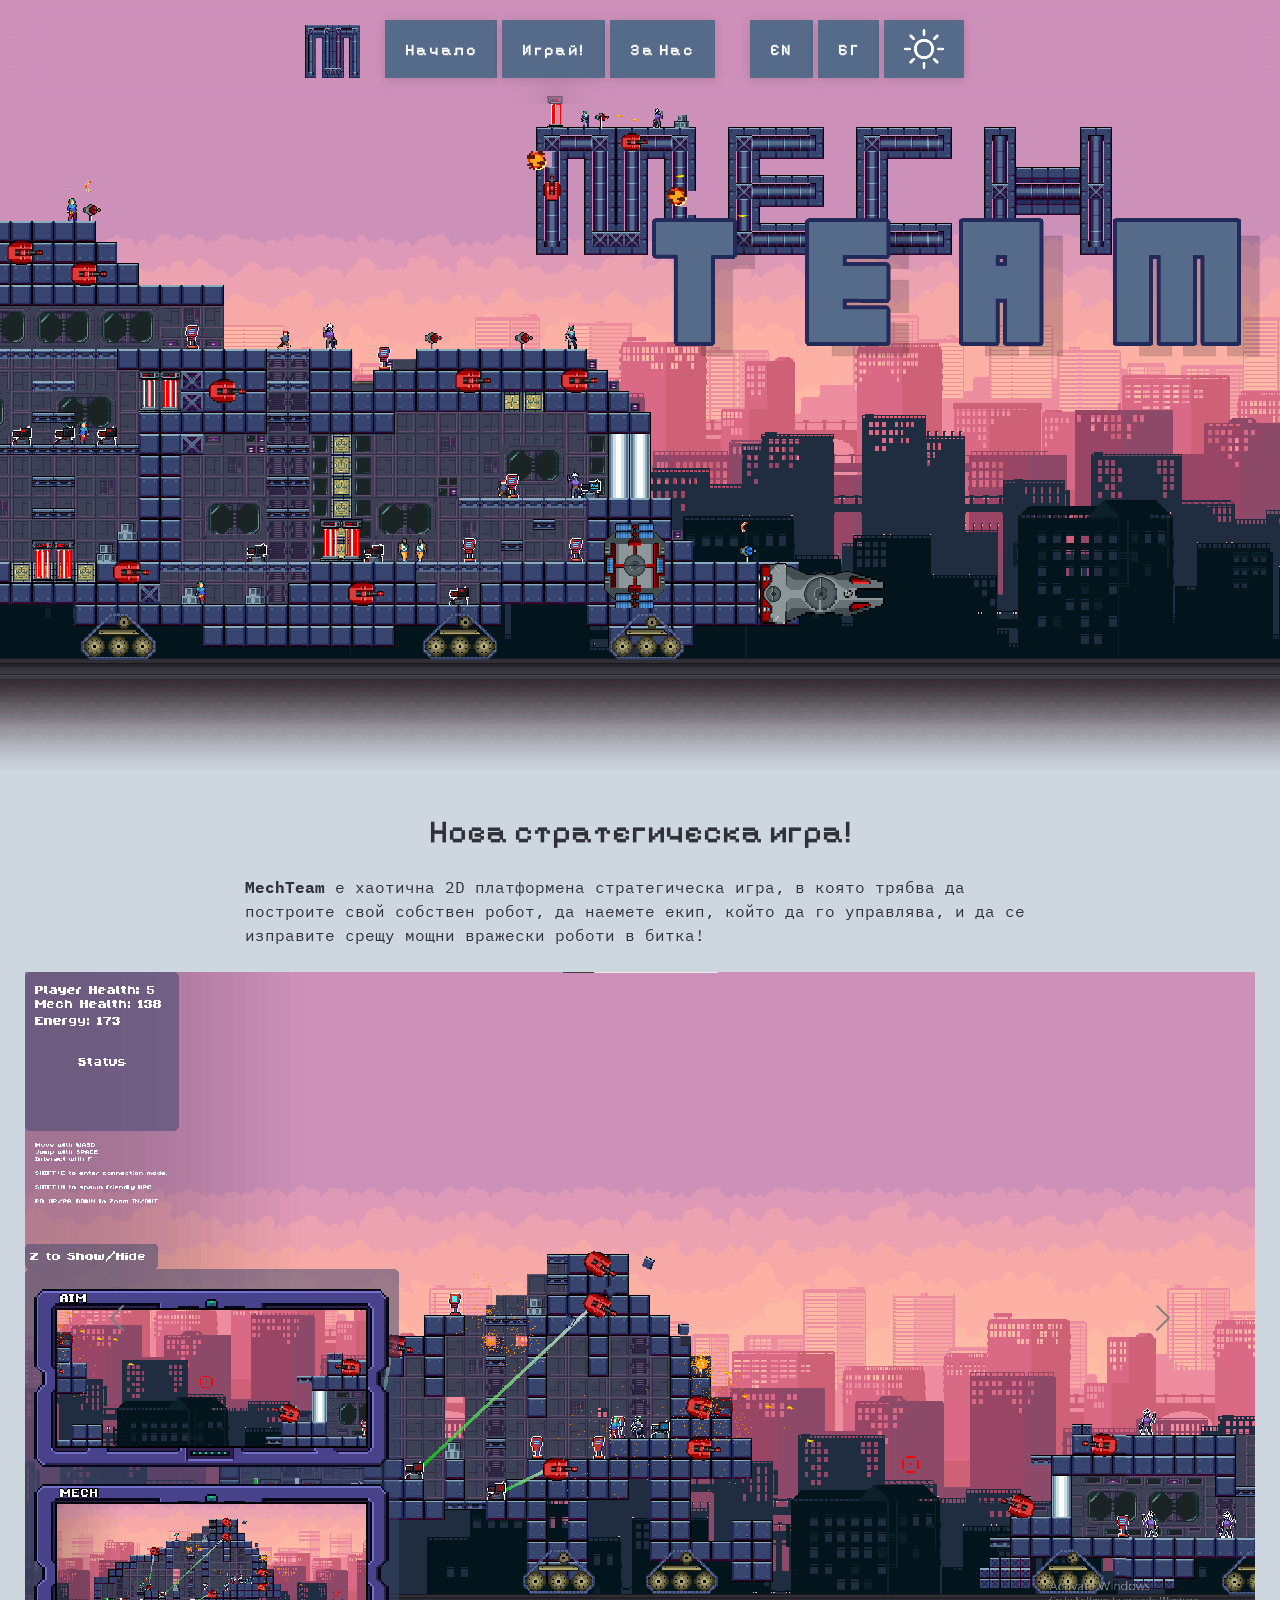
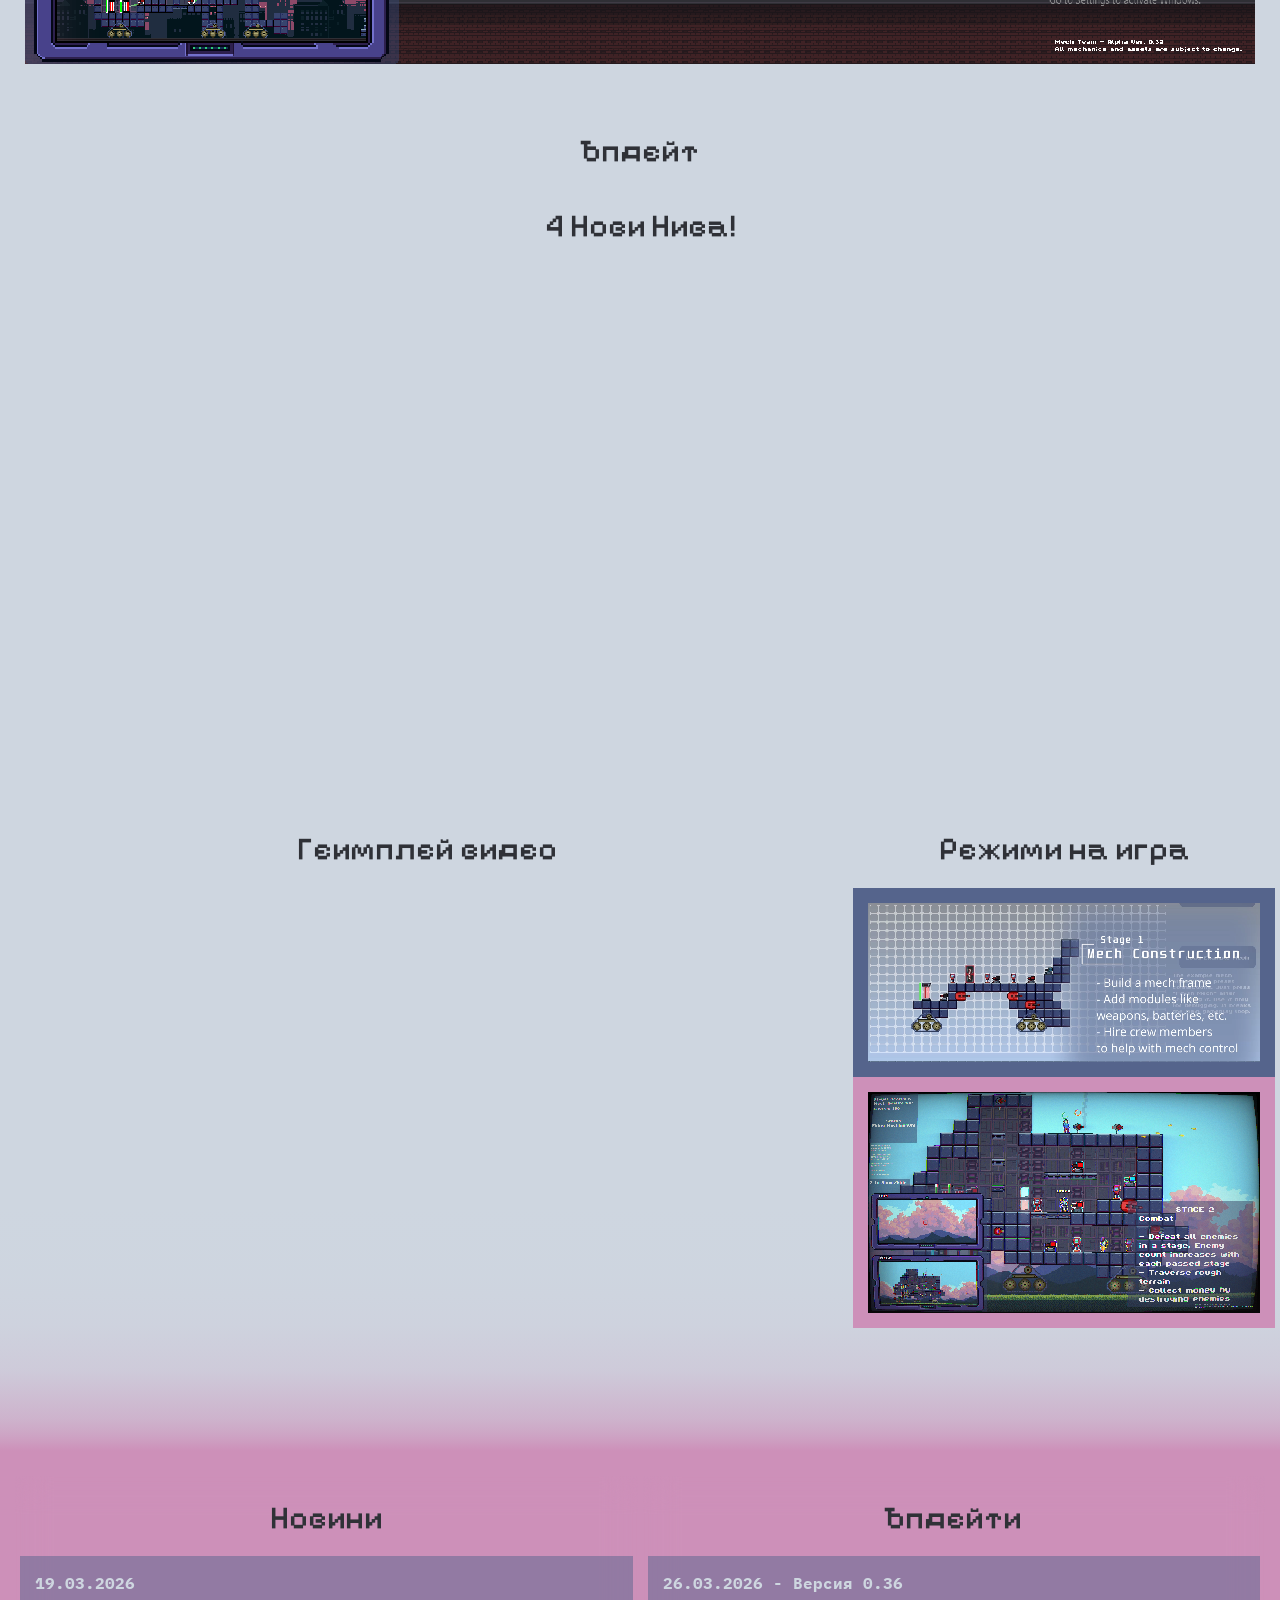
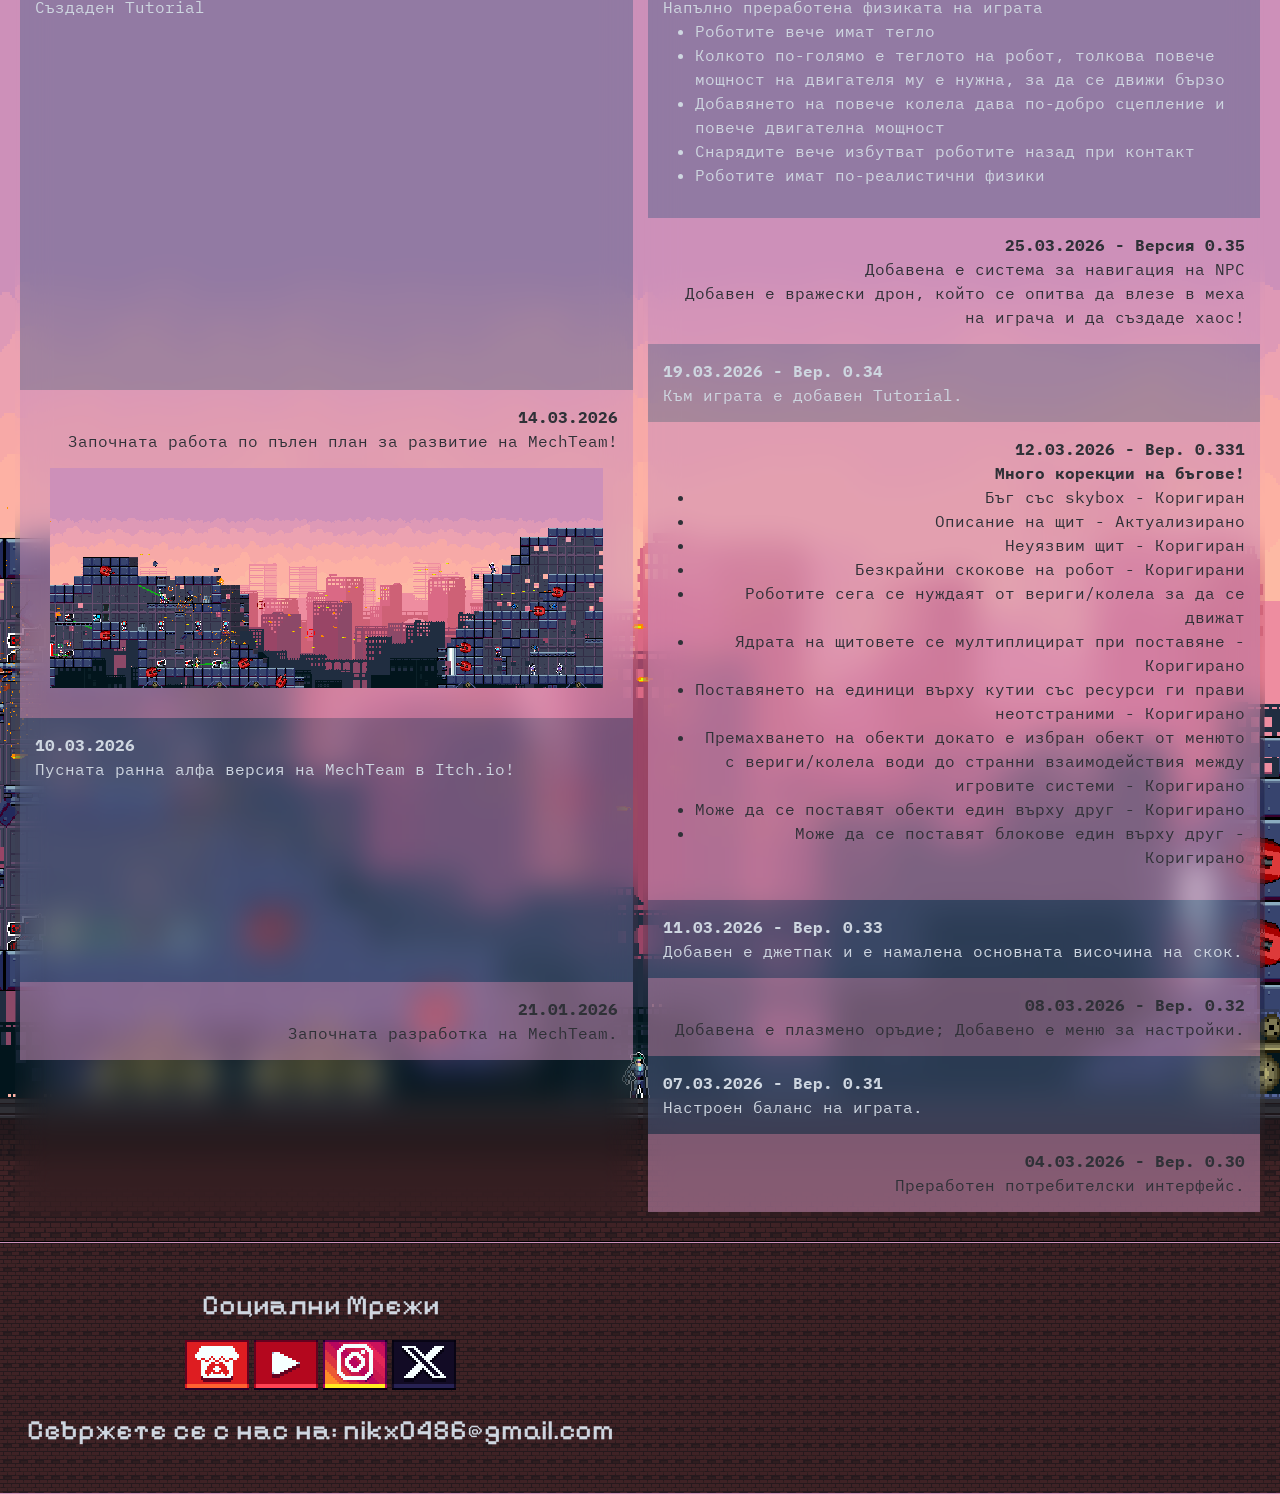
==== commit fb07aee9: "Removed unused file links; Removed unused CSS files; Pages no longer reset position on reload; Dark " ====
--- a/bg/index.html
+++ b/bg/index.html
@@ -33,7 +33,6 @@
         <link rel="stylesheet" href="../assets/css/reset.css" />
         <link rel="stylesheet" href="../assets/css/buttons.css" />
         <link rel="stylesheet" href="../assets/css/mobile.css" />
-        <link rel="stylesheet" href="../assets/css/carousel.css" />
 
         <script src="../assets/js/scripts.js" defer></script>
     </head>
--- a/assets/css/styles.css
+++ b/assets/css/styles.css
@@ -22,13 +22,13 @@
 }
 
 .dark-mode .banner ~ * img {
-    filter: brightness(0.35), contrast(1.1);
-    opacity: 0.6;
+    filter: brightness(0.65), contrast(1.1);
+    opacity: 0.8;
 }
 
 .dark-mode .banner ~ * video {
-    filter: brightness(0.35), contrast(1.1);
-    opacity: 0.6;
+    filter: brightness(0.65), contrast(1.1);
+    opacity: 0.8;
 }
 
 .dark-mode header img,
@@ -307,6 +307,20 @@
     object-fit: cover;
 }
 
+.carousel {
+    object-fit: contain;
+}
+
+.carousel-item img {
+    object-fit: scale-down;
+    max-height: 700px;
+}
+
+.carousel-control-prev,
+.carousel-control-next {
+    mix-blend-mode: difference;
+}
+
 /* All images and screenshots are pixelated, remove AA. */
 img {
     image-rendering: pixelated;
